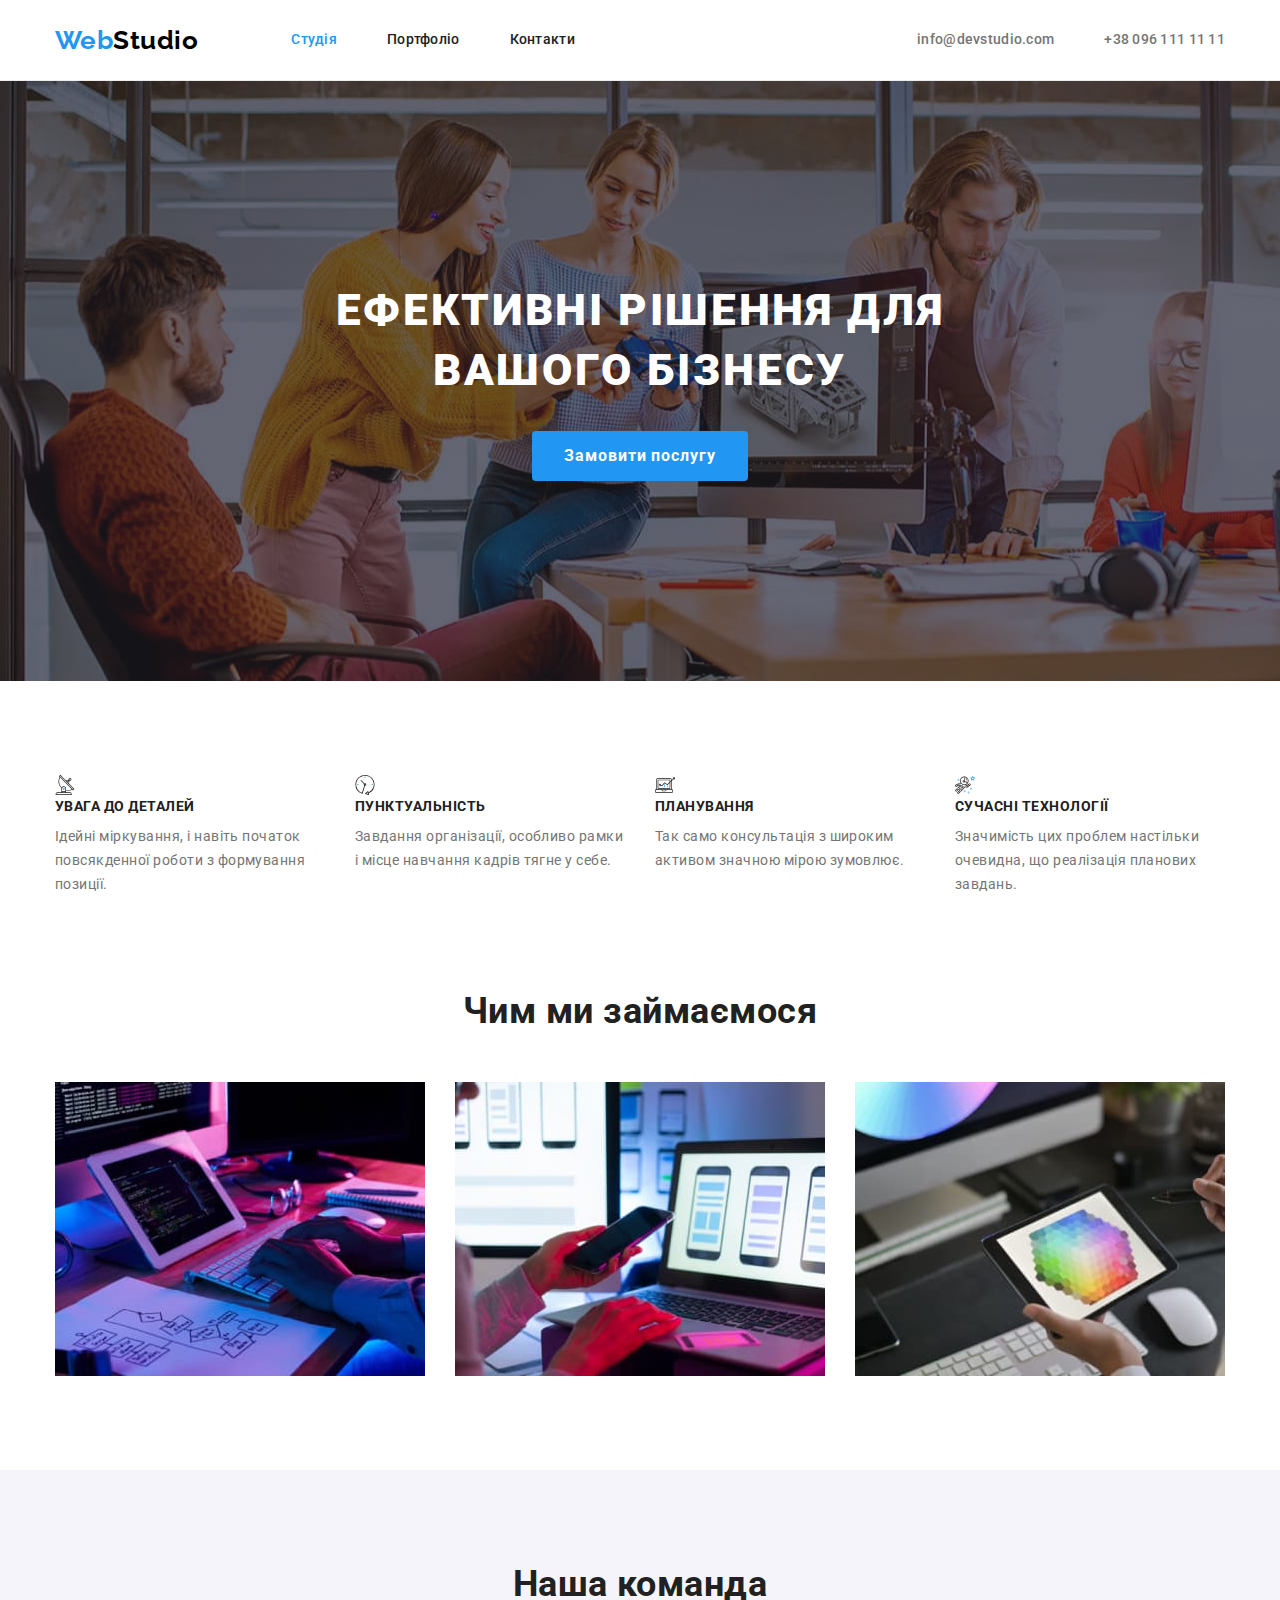
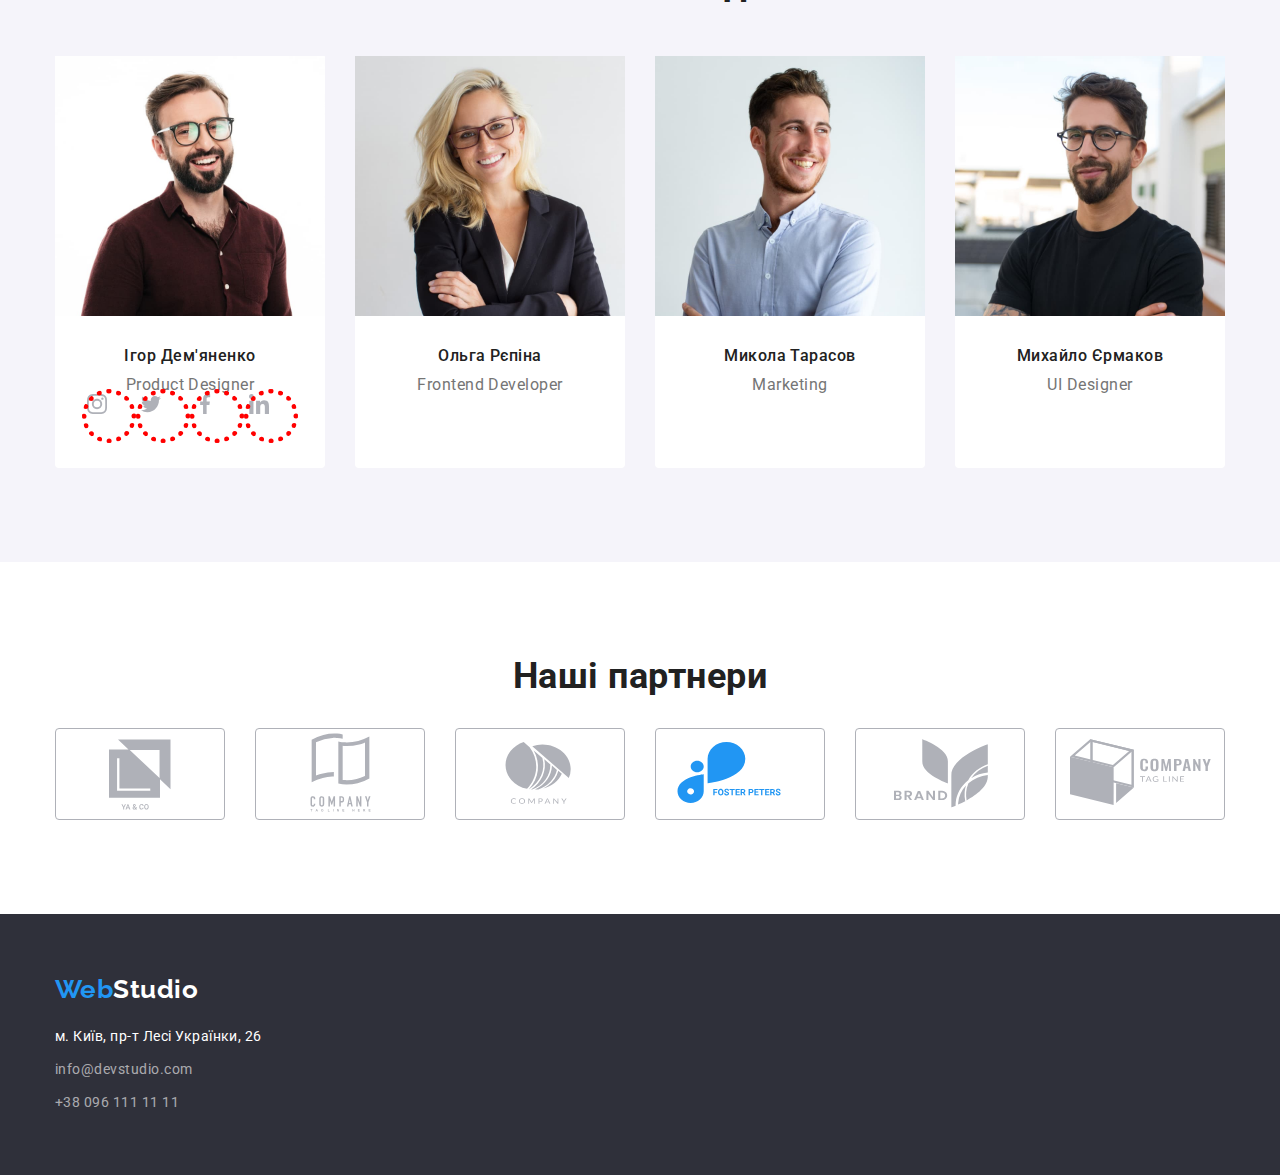
==== index.html @ 2f084f44 "18/15" ====
<!DOCTYPE html>
<html lang="uk">
  <head>
    <meta charset="UTF-8" />
    <meta http-equiv="X-UA-Compatible" content="IE=edge" />
    <meta name="viewport" content="width=device-width, initial-scale=1.0" />
    <title>Студія</title>
    <!-- Нормалізація -->
    <link
      rel="stylesheet"
      href="https://cdnjs.cloudflare.com/ajax/libs/modern-normalize/1.1.0/modern-normalize.min.css"
    />
    <!-- Шрифти -->
    <link rel="preconnect" href="https://fonts.googleapis.com" />
    <link rel="preconnect" href="https://fonts.gstatic.com" crossorigin />
    <link
      href="https://fonts.googleapis.com/css2?family=Raleway:wght@700&family=Roboto:wght@400;500;700;900&display=swap"
      rel="stylesheet"
    />
    <!-- Стилі -->
    <link rel="stylesheet" href="./css/styles.css" />
  </head>
  <body>
    <!--Шапка сторінки-->
    <header class="header">
      <div class="container">
        <div class="header-container">
          <nav class="header-nav">
            <a href="./index.html" class="logo header-logo">
              <span class="first-color-logo">Web</span>Studio
            </a>
            <ul class="site-nav">
              <li class="nav-item"><a href="./index.html" class="nav-link current">Студія</a></li>
              <li class="nav-item"><a href="./portfolio.html" class="nav-link">Портфоліо</a></li>
              <li class="nav-item"><a href="" class="nav-link"> Контакти </a></li>
            </ul>
          </nav>
          <ul class="contact-info">
            <li class="contact-item">
              <a href="mailto:info@devstudio.com" class="contact-link">info@devstudio.com</a>
            </li>
            <li class="contact-item">
              <a href="tel:+380961111111" class="contact-link">+38 096 111 11 11</a>
            </li>
          </ul>
        </div>
      </div>
    </header>

    <!--Основний контент сторінки-->
    <main>
      <!--Банер-->
      <section class="section-banner">
        <h1 class="banner-title">Ефективні рішення для вашого бізнесу</h1>
        <button type="button" class="button primery">Замовити послугу</button>
      </section>

      <!--Особливості-->
      <section class="section features">
        <div class="container">
          <h2 class="features-title visually-hidden">Особливості</h2>
          <ul class="features-list">
            <li class="features-item icon-antenna">
              <svg class="socials-icon">
                <use href="./images/icons/icons.svg#icon-antenna"></use>
              </svg>
              <h3 class="features-accent">Увага до деталей</h3>
              <p class="features-text">
                Ідейні міркування, і навіть початок повсякденної роботи з формування позиції.
              </p>
            </li>
            <li class="features-item icon-clock">
              <svg class="socials-icon">
                <use href="./images/icons/icons.svg#icon-clock"></use>
              </svg>
              <h3 class="features-accent">Пунктуальність</h3>
              <p class="features-text">
                Завдання організації, особливо рамки і місце навчання кадрів тягне у себе.
              </p>
            </li>
            <li class="features-item icon-diagram">
              <svg class="socials-icon">
                <use href="./images/icons/icons.svg#icon-diagram"></use>
              </svg>
              <h3 class="features-accent">Планування</h3>
              <p class="features-text">
                Так само консультація з широким активом значною мірою зумовлює.
              </p>
            </li>
            <li class="features-item icon-astronaut">
              <svg class="socials-icon">
                <use href="./images/icons/icons.svg#icon-astronaut"></use>
              </svg>
              <h3 class="features-accent">Сучасні технології</h3>
              <p class="features-text">
                Значимість цих проблем настільки очевидна, що реалізація планових завдань.
              </p>
            </li>
          </ul>
        </div>
      </section>

      <!--Чим ми займаємось-->
      <section class="section work">
        <div class="container">
          <h2 class="work-title">Чим ми займаємося</h2>
          <ul class="work-list">
            <li class="work-item">
              <img src="./images/main-page/box-1.jpg" alt="Бокс 1" width="370" />
            </li>
            <li class="work-item">
              <img src="./images/main-page/box-2.jpg" alt="Бокс 2" width="370" />
            </li>
            <li class="work-item">
              <img src="./images/main-page/box-3.jpg" alt="Бокс 3" width="370" />
            </li>
          </ul>
        </div>
      </section>

      <!--Наша команда-->
      <section class="section our-team">
        <div class="container">
          <h2 class="team-title">Наша команда</h2>
          <ul class="team-list">
            <li class="team-item">
              <img
                class="team-foto"
                src="./images/main-page/img-1.jpg"
                alt="Ігор Дем'яненко"
                width="270"
              />
              <div class="team-description">
                <h3 class="team-people">Ігор Дем'яненко</h3>
                <p lang="en" class="team-job">Product Designer</p>
                <ul class="team-socials-list">
                  <li>
                    <a class="socials-item" href="#">
                      <svg class="socials-icon icon-instagram " >
                        <use href="./images/icons/icons.svg#icon-instagram"></use>
                      </svg>
                    </a>
                  </li>
                  <li>
                    <a class="socials-item" href="#">
                      <svg class="socials-icon icon-twitter" >
                        <use href="./images/icons/icons.svg#icon-twitter"></use>
                      </svg>
                    </a>
                  </li>
                  <li class="socials-item">
                    <a href="#">
                      <svg class="socials-icon icon-facebook" >
                        <use href="./images/icons/icons.svg#icon-facebook"></use>
                      </svg>
                    </a>
                  </li>
                  <li>
                    <a class="socials-item" href="#">
                      <svg class="socials-icon icon-linkedin" >
                        <use href="./images/icons/icons.svg#icon-linkedin"></use>
                      </svg>
                    </a>
                  </li>
                </ul>
              </div>
            </li>
            <li class="team-item">
              <img
                class="team-foto"
                src="./images/main-page/img-2.jpg"
                alt="Ольга Рєпіна"
                width="270"
              />
              <div class="team-description">
                <h3 class="team-people">Ольга Рєпіна</h3>
                <p lang="en" class="team-job">Frontend Developer</p>
              </div>
            </li>
            <li class="team-item">
              <img
                class="team-foto"
                src="./images/main-page/img-3.jpg"
                alt="Микола Тарасов"
                width="270"
              />
              <div class="team-description">
                <h3 class="team-people">Микола Тарасов</h3>
                <p lang="en" class="team-job">Marketing</p>
              </div>
            </li>
            <li class="team-item">
              <img
                class="team-foto"
                src="./images/main-page/img-4.jpg"
                alt="Михайло Єрмаков"
                width="270"
              />
              <div class="team-description">
                <h3 class="team-people">Михайло Єрмаков</h3>
                <p lang="en" class="team-job">UI Designer</p>
              </div>
            </li>
          </ul>
        </div>
      </section>

      <!--Наші партнери -->
      <section class="section partners">
        <div class="container">
          <h2 class="partners-title">Наші партнери</h2>
          <ul class="partners-list">
            <li class="partners-item icon-client-1"><a href="#"></a></li>
            <li class="partners-item icon-client-2"><a href="#"></a></li>
            <li class="partners-item icon-client-3"><a href="#"></a></li>
            <li class="partners-item icon-client-4"><a href="#"></a></li>
            <li class="partners-item icon-client-5"><a href="#"></a></li>
            <li class="partners-item icon-client-6"><a href="#"></a></li>
          </ul>
        </div>
      </section>
    </main>

    <!--Підвал сторінки-->
    <footer class="footer">
      <div class="container">
        <a href="./index.html" class="logo footer-logo">
          <span class="first-color-logo">Web</span><span class="second-color-logo">Studio</span>
        </a>
        <address>
          <ul class="footer-list">
            <li class="address-item">
              <a
                href="https://goo.gl/maps/7CsHQQZuGeeyRnXi9"
                target="_blank"
                rel="noopener noreferrer nofollow"
                class="address-link"
              >
                м. Київ, пр-т Лесі Українки, 26
              </a>
            </li>
            <li class="address-item">
              <a href="mailto:info@devstudio.com" class="footer-link">info@devstudio.com</a>
            </li>
            <li class="address-item">
              <a href="tel:+380961111111" class="footer-link">+38 096 111 11 11</a>
            </li>
          </ul>
        </address>
      </div>
    </footer>
  </body>
</html>
---- css/styles.css ----
:root {
  --primery-text-color: #757575;
  --title-text-color: #212121;
  --accent-color: #2196f3;
  --primery-white-color: #ffffff;
  --primery-black-color: #000000;
  --address-second-color: rgba(255, 255, 255, 0.6);
  --primery-bg-color: #2f303a;
  --button-primery-bg-color: #2196f3;
  --button-bg-active-color: #188ce8;
  --special-bg-color: #f5f4fa;
  --portfolio-bg-color: #eeeeee;
  --border-header-color: #ececec;
  --bg-gradient-color: rgba(47, 48, 58, 0.4);
  --border-icon-color: #afb1b8;
}

body {
  background-color: var(--primery-white-color);
  color: var(--primery-text-color);
  font-family: 'Roboto', sans-serif;
  letter-spacing: 0.03em;
}

ul {
  list-style: none;
  margin: 0;
  padding: 0;
}

img {
  display: block;
  max-width: 100%;
  height: auto;
}

h1,
h2,
h3,
p {
  margin-top: 0;
}

/* Інформація по секціям загальна */

.container {
  width: 1200px;
  margin-left: auto;
  margin-right: auto;
  padding-left: 15px;
  padding-right: 15px;
}

.section {
  padding-top: 94px;
  padding-bottom: 94px;
}

.features-title,
.work-title,
.team-title,
.portfolio-title,
.partners-title,
.features-accent,
.team-people,
.portfolio-sample {
  color: var(--title-text-color);
}

.features-title,
.work-title,
.team-title,
.portfolio-title,
.partners-title {
  font-weight: 700;
  font-size: 36px;
  line-height: 1.16;
  text-align: center;
}

.visually-hidden {
  position: absolute;
  white-space: nowrap;
  width: 1px;
  height: 1px;
  overflow: hidden;
  border: 0;
  padding: 0;
  clip: rect(0 0 0 0);
  clip-path: inset(50%);
  margin: -1px;
}

/* Шапка сайту*/

.header {
  border-bottom: 1px solid var(--border-header-color);
}
.logo {
  color: var(--primery-black-color);
  font-family: 'Raleway', sans-serif;
  font-weight: 700;
  font-size: 26px;
  line-height: 1.19;
  text-decoration: none;
}

.first-color-logo {
  color: var(--accent-color);
}

.header-container,
.header-nav {
  display: flex;
  justify-content: space-between;
  align-items: center;
}

.header-nav {
  gap: 93px;
}

.header-logo {
  display: flex;
}

/* Сайт навігація */

.site-nav,
.contact-info {
  display: flex;
  gap: 50px;
}

.nav-link,
.contact-link {
  display: block;
  padding-top: 32px;
  padding-bottom: 32px;

  color: var(--title-text-color);
  font-weight: 500;
  font-size: 14px;
  line-height: 1.14;
  letter-spacing: 0.02em;
  text-decoration: none;
}

.nav-link:hover,
.nav-link:focus,
.contact-link:hover,
.contact-link:focus {
  color: var(--accent-color);
}

.nav-link.current {
  color: var(--accent-color);
}

.contact-link {
  color: var(--primery-text-color);
  font-weight: 500;
  font-size: 14px;
  line-height: 1.14;
  letter-spacing: 0.02em;
  text-decoration: none;
}

/* Банер */

.section-banner {
  max-width: 1600px;
  max-height: 600px;
  padding-top: 200px;
  padding-bottom: 200px;
  margin-left: auto;
  margin-right: auto;

  background-image: linear-gradient(to top, var(--bg-gradient-color), var(--bg-gradient-color)),
    url(../images/main-page/hero-bg-img.jpg);
  background-color: var(--primery-bg-color);

  text-align: center;
}

.banner-title {
  max-width: 696px;
  margin: 0 auto 30px;

  color: var(--primery-white-color);
  font-weight: 900;
  font-size: 44px;
  line-height: 1.36;
  letter-spacing: 0.06em;
  text-transform: uppercase;
}

/* Кнопка */

.button {
  border-radius: 4px;
  border: transparent;

  font-family: inherit;
  font-size: 16px;
  text-align: center;
  cursor: pointer;
}

.primery {
  padding: 10px 32px;
  min-width: 216px;

  color: var(--primery-white-color);
  background-color: var(--button-primery-bg-color);
  font-weight: 700;
  line-height: 1.87;
  letter-spacing: 0.06em;
}

.primery:hover,
.primery:focus {
  color: var(--primery-white-color);
  background-color: var(--button-bg-active-color);
}

.secondary {
  min-width: 73px;
  padding: 6px 22px;

  color: var(--title-text-color);
  background-color: var(--special-bg-color);
  font-weight: 500;
  line-height: 1.62;
  letter-spacing: 0.03em;
}

.secondary:hover,
.secondary:focus {
  color: var(--primery-white-color);
  background-color: var(--button-primery-bg-color);
}

/* Секція особливості */

.features-list {
  display: flex;
  gap: 30px;
}

.features-item {
  width: 270px;
}

/* .features-item::before {
  content: '';
  display: block;
  height: 120px;

  background-position: center;
  background-repeat: no-repeat;
  background-color: var(--special-bg-color);

  margin-bottom: 30px;
} */
/* 
.icon-antenna::before {
  background-image: url(../images/icons/antenna.svg);
} */

.icon-clock::before {
  background-image: url(../images/icons/clock.svg);
}

.icon-diagram::before {
  background-image: url(../images/icons/diagram.svg);
}

.icon-astronaut::before {
  background-image: url(../images/icons/astronaut.svg);
}

.features-accent {
  margin-bottom: 10px;

  font-weight: 700;
  font-size: 14px;
  line-height: 1.14;
  text-transform: uppercase;
}

.features-text {
  margin-bottom: 0;
  font-size: 14px;
  line-height: 1.71;
}

/* Чим ми замаємось */

.work {
  padding-top: 0;
}

.work-title {
  margin-bottom: 50px;
}

.work-list {
  display: flex;
}

.work-item {
  flex-basis: 370px;
  margin-right: 30px;
}

.work-item:nth-child(3n) {
  margin-right: 0;
}

/* Наша команда */

.our-team {
  background-color: var(--special-bg-color);
}

.team-title {
  margin-bottom: 50px;
}

.team-list {
  display: flex;
}

.team-item {
  margin-right: 30px;

  background-color: var(--primery-white-color);
  border-radius: 0px 0px 4px 4px;
}

.team-item:last-child {
  margin-right: 0;
}

.team-foto {
  flex-basis: 270px;
}

.team-description {
  padding-top: 30px;
  padding-bottom: 30px;
}

.team-people {
  margin-bottom: 10px;

  font-weight: 500;
  font-size: 16px;
  line-height: 1.19;
  text-align: center;
}

.team-job {
  margin-bottom: 0;

  font-size: 16px;
  line-height: 1.19;
  text-align: center;
}

.team-socials-list {
  display: flex;
  gap: 10px;
  justify-content: center;
}

.socials-item {
  display: inline-block;
  width: 44px;
  height: 44px;
  fill: var(--border-icon-color);
  border-radius: 50%;

  outline: 5px dotted red;
}

.socials-item:hover {
  fill: var(--primery-white-color);
  background-color: var(--accent-color);
}

.socials-icon {
  width: 20px;
  height: 20px;
  
}

/* Наші партнери */

.partners-list {
  display: flex;
  gap: 30px;
}

.partners-item {
  content: '';
  width: 170px;
  height: 92px;
  background-position: center;
  background-repeat: no-repeat;

  border: 1px solid var(--border-icon-color);
  border-radius: 4px;

  cursor: pointer;
}
.icon-client-1 {
  background-image: url(../images/icons/client-1.svg);
}
.icon-client-2 {
  background-image: url(../images/icons/client-2.svg);
}
.icon-client-3 {
  background-image: url(../images/icons/client-3.svg);
}
.icon-client-4 {
  background-image: url(../images/icons/client-4.svg);
}
.icon-client-5 {
  background-image: url(../images/icons/client-5.svg);
}
.icon-client-6 {
  background-image: url(../images/icons/client-6.svg);
}

.partners-item:focus,
.partners-item:hover {
  border: 1px solid var(--accent-color);
}
/* Портфоліо */

.filter {
  display: flex;
  justify-content: center;
  margin-bottom: 50px;
  gap: 8px;
}

.portfolio-list {
  display: flex;
  flex-wrap: wrap;
}

.portfolio-parts {
  flex-basis: 370px;
  margin-right: 30px;
  margin-bottom: 30px;
}

.portfolio-parts:nth-child(3n) {
  margin-right: 0;
}

.portfolio-parts:nth-last-child(-n + 3) {
  margin-bottom: 0;
}

.portfolio-item {
  background-color: var(--portfolio-bg-color);
  text-decoration: none;
}

.portfolio-name {
  padding-top: 20px;
  padding-right: 24px;
  padding-bottom: 20px;
  padding-left: 20px;

  border-right: 1px solid var(--portfolio-bg-color);
  border-bottom: 1px solid var(--portfolio-bg-color);
  border-left: 1px solid var(--portfolio-bg-color);
}

.portfolio-sample {
  margin-bottom: 4px;

  font-weight: 700;
  font-size: 18px;
  line-height: 2;
  letter-spacing: 0.06em;
}

.portfolio-type {
  margin-bottom: 0;

  color: var(--primery-text-color);
  font-size: 16px;
  line-height: 1.88;
}

/* Підвал */

.footer {
  padding-top: 60px;
  padding-bottom: 60px;

  background-color: var(--primery-bg-color);
}

.footer-logo {
  display: block;
  margin-bottom: 20px;
}
.second-color-logo,
.address-link {
  color: var(--primery-white-color);
}

.footer-link {
  color: var(--address-second-color);
}

.address-item {
  margin-bottom: 9px;
}

.address-item:last-child {
  margin-bottom: 0;
}

.address-link:hover,
.address-link:focus,
.footer-link:hover,
.footer-link:focus {
  color: var(--accent-color);
}

.address-link,
.footer-link {
  font-style: normal;
  font-size: 14px;
  line-height: 1.71;
  text-decoration: none;
}
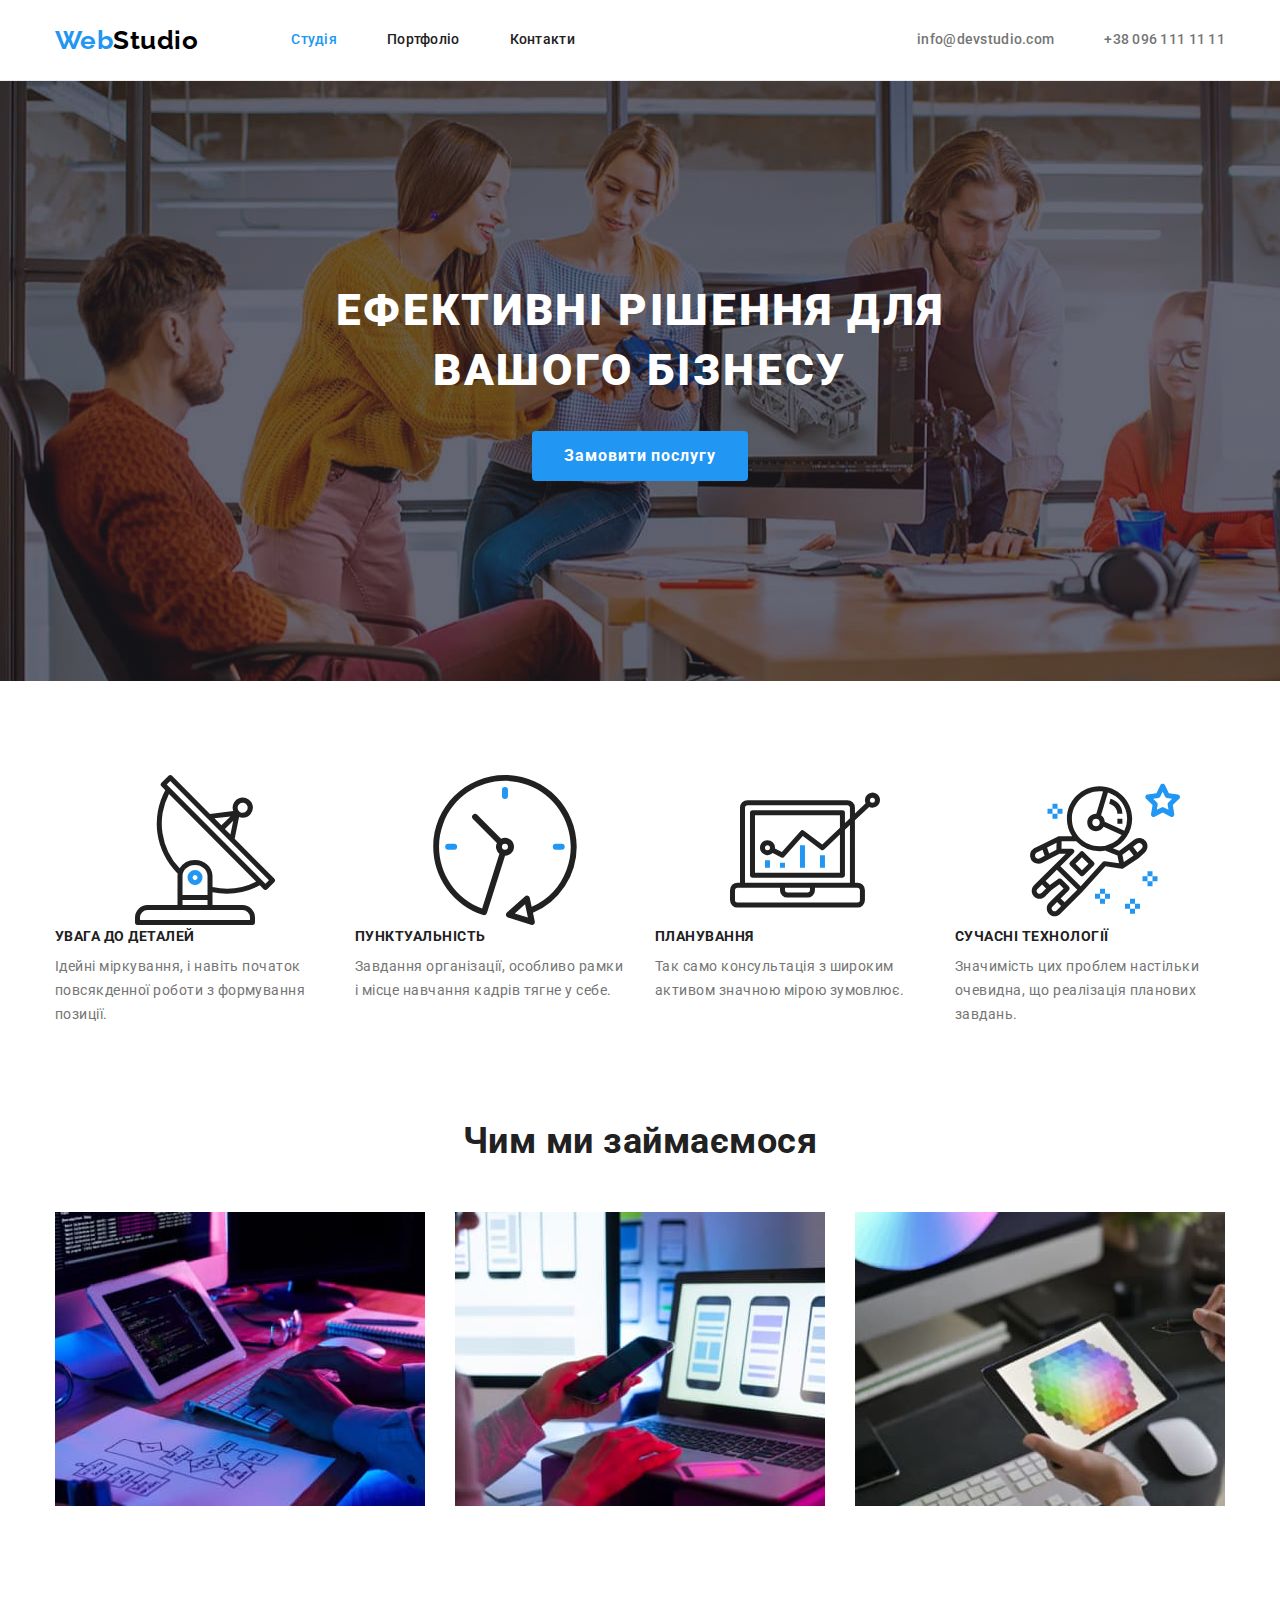
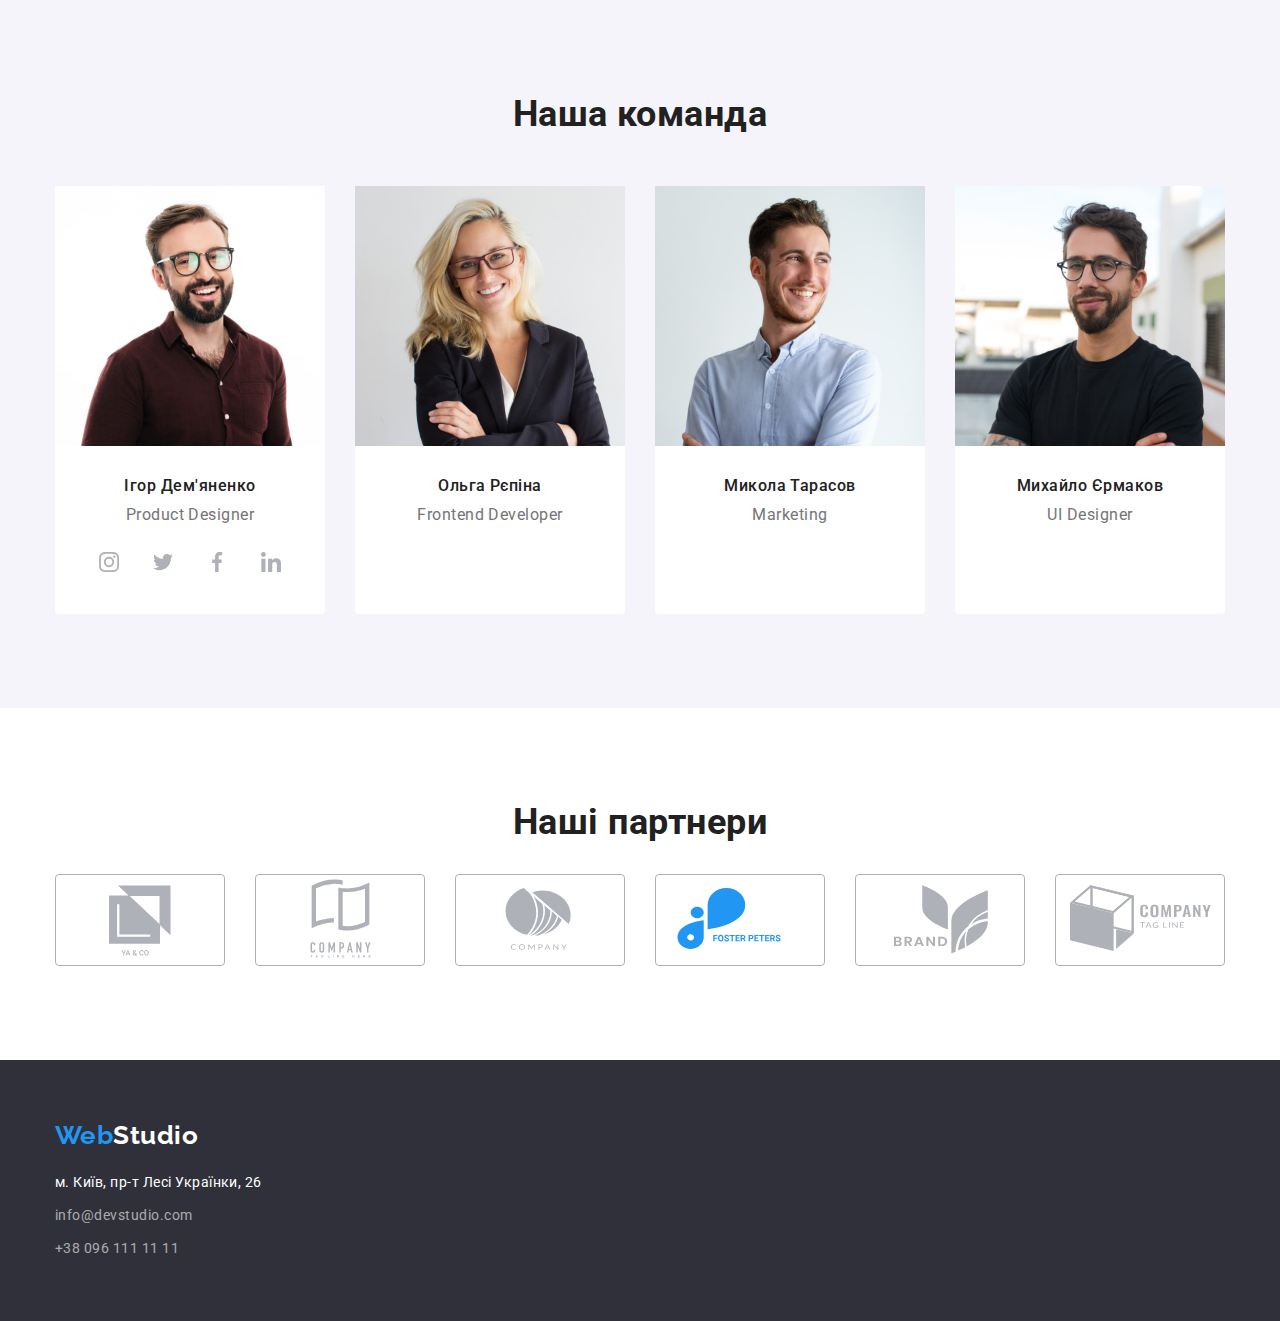
==== commit 9705792e: "icon" ====
--- a/index.html
+++ b/index.html
@@ -134,34 +134,56 @@
                 <h3 class="team-people">Ігор Дем'яненко</h3>
                 <p lang="en" class="team-job">Product Designer</p>
                 <ul class="team-socials-list">
+                  <li class="socials-item">
+                    <a class="socials-link" href="#">
+                      <svg class="socials-icon" width="20" height="20">
+                        <use href="./images/icons/icons.svg#icon-instagram"></use>
+                      </svg>
+                    </a>
+                  </li>
+                  <li class="socials-item">
+                    <a class="socials-link" href="#">
+                      <svg class="socials-icon" width="20" height="20">
+                        <use href="./images/icons/icons.svg#icon-twitter"></use>
+                      </svg>
+                    </a>
+                  </li>
+                  <li class="socials-item">
+                    <a class="socials-link" href="#">
+                      <svg class="socials-icon" width="20" height="20">
+                        <use href="./images/icons/icons.svg#icon-facebook"></use>
+                      </svg>
+                    </a>
+                  </li>
+                  <li class="socials-item">
+                    <a class="socials-link" href="#">
+                      <svg class="socials-icon" width="20" height="20">
+                        <use href="./images/icons/icons.svg#icon-linkedin"></use>
+                      </svg>
+                    </a>
+                  </li>
+                  <!-- <li>
+                    <a class="socials-item" href="#">
+                      <svg class="socials-icon icon-twitter" wight="20px" height="20px">
+                        <use href="./images/icons/icons.svg#icon-twitter"></use>
+                      </svg>
+                    </a>
+                  </li>
                   <li>
                     <a class="socials-item" href="#">
-                      <svg class="socials-icon icon-instagram " >
-                        <use href="./images/icons/icons.svg#icon-instagram"></use>
+                      <svg class="socials-icon icon-facebook">
+                        <use href="./images/icons/icons.svg#icon-facebook"></use>
                       </svg>
                     </a>
                   </li>
                   <li>
                     <a class="socials-item" href="#">
-                      <svg class="socials-icon icon-twitter" >
-                        <use href="./images/icons/icons.svg#icon-twitter"></use>
-                      </svg>
-                    </a>
-                  </li>
-                  <li class="socials-item">
-                    <a href="#">
-                      <svg class="socials-icon icon-facebook" >
-                        <use href="./images/icons/icons.svg#icon-facebook"></use>
-                      </svg>
-                    </a>
-                  </li>
-                  <li>
-                    <a class="socials-item" href="#">
-                      <svg class="socials-icon icon-linkedin" >
+                      <svg class="socials-icon icon-linkedin">
                         <use href="./images/icons/icons.svg#icon-linkedin"></use>
                       </svg>
                     </a>
                   </li>
+                  </li> -->
                 </ul>
               </div>
             </li>
--- a/css/styles.css
+++ b/css/styles.css
@@ -362,39 +362,43 @@
 }
 
 .team-job {
-  margin-bottom: 0;
+  margin-bottom: 16px;
 
   font-size: 16px;
   line-height: 1.19;
   text-align: center;
 }
 
+/* Соціальні мережі */
+
 .team-socials-list {
   display: flex;
+  align-items: center;
+  justify-content: center;
   gap: 10px;
-  justify-content: center;
 }
 
 .socials-item {
-  display: inline-block;
   width: 44px;
   height: 44px;
+}
+
+.socials-link {
+  display: flex;
+  align-items: center;
+  justify-content: center;
+  width: 100%;
+  height: 100%;
+  background-color: var(--primery-white-color);
   fill: var(--border-icon-color);
   border-radius: 50%;
-
-  outline: 5px dotted red;
-}
-
-.socials-item:hover {
+  cursor: pointer;
+}
+
+.socials-link:hover {
   fill: var(--primery-white-color);
-  background-color: var(--accent-color);
-}
-
-.socials-icon {
-  width: 20px;
-  height: 20px;
-  
-}
+  background-color: var(--accent-color);}
+
 
 /* Наші партнери */
 
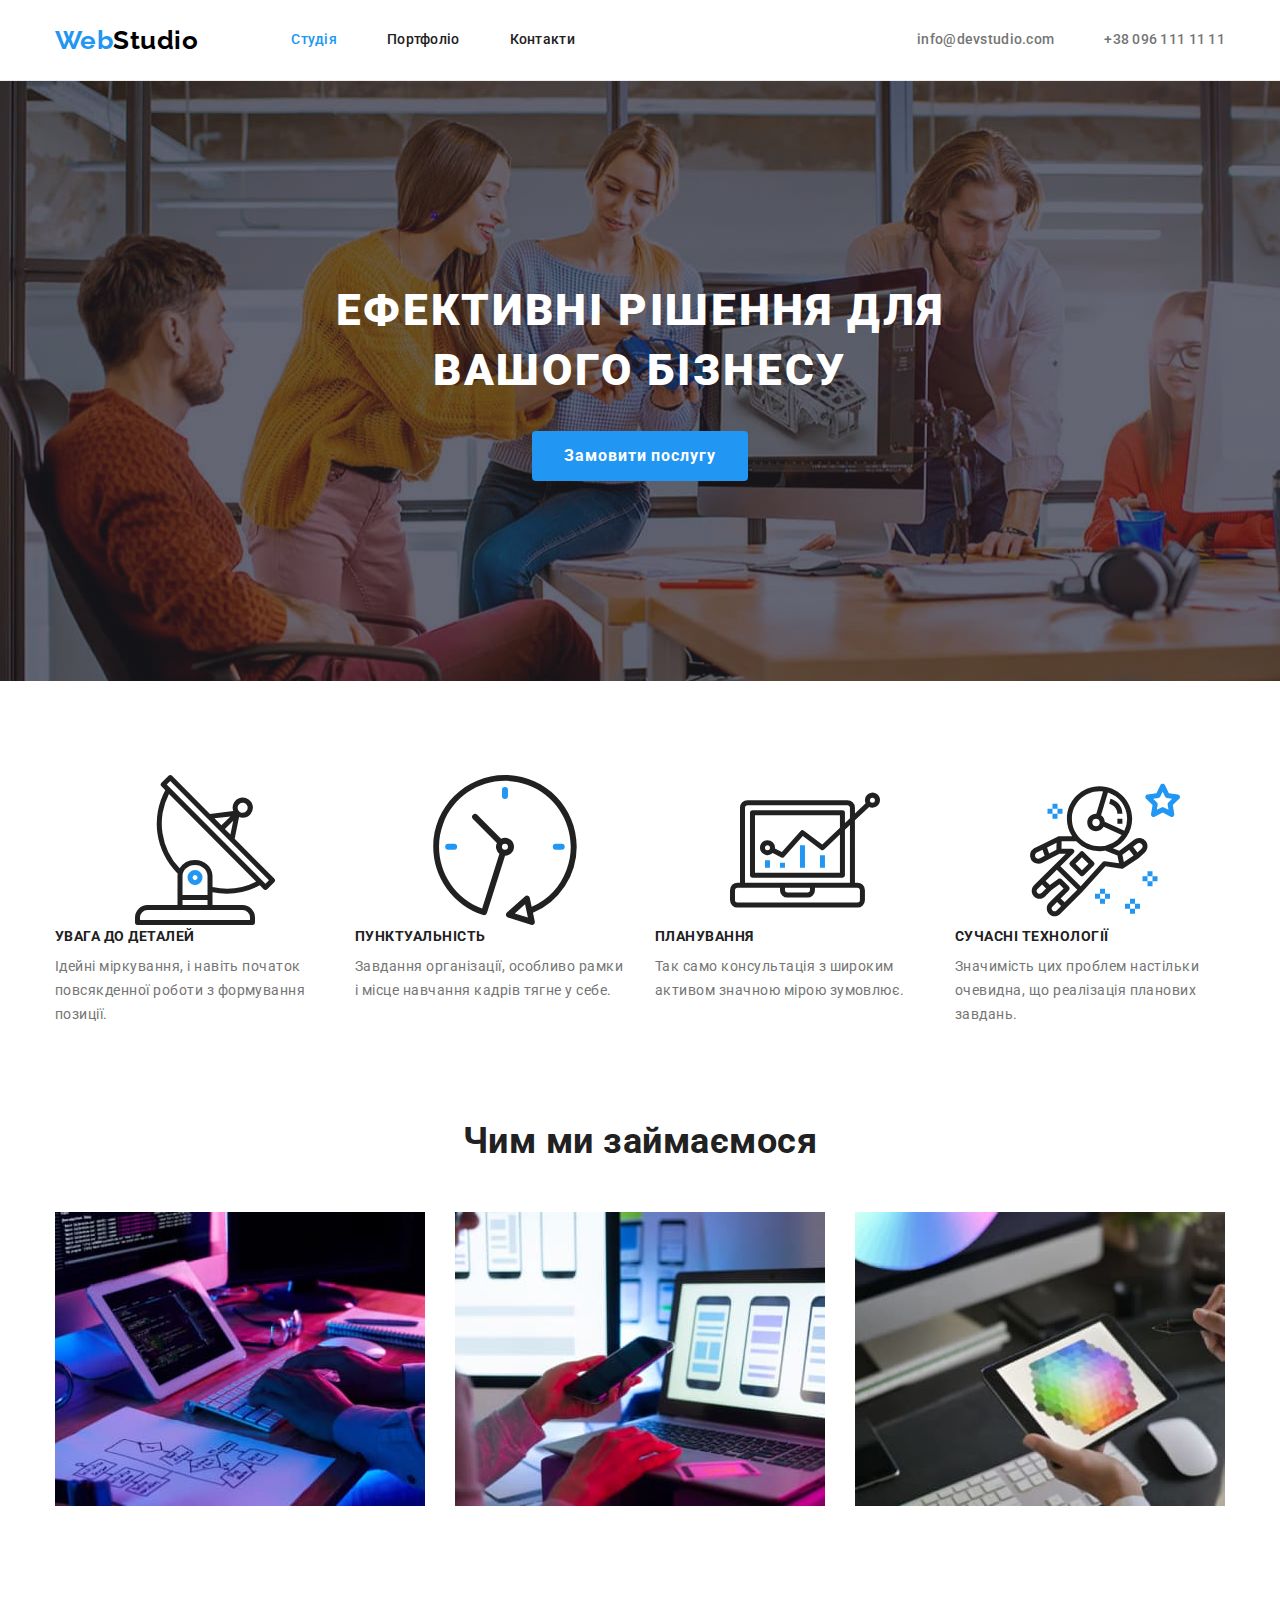
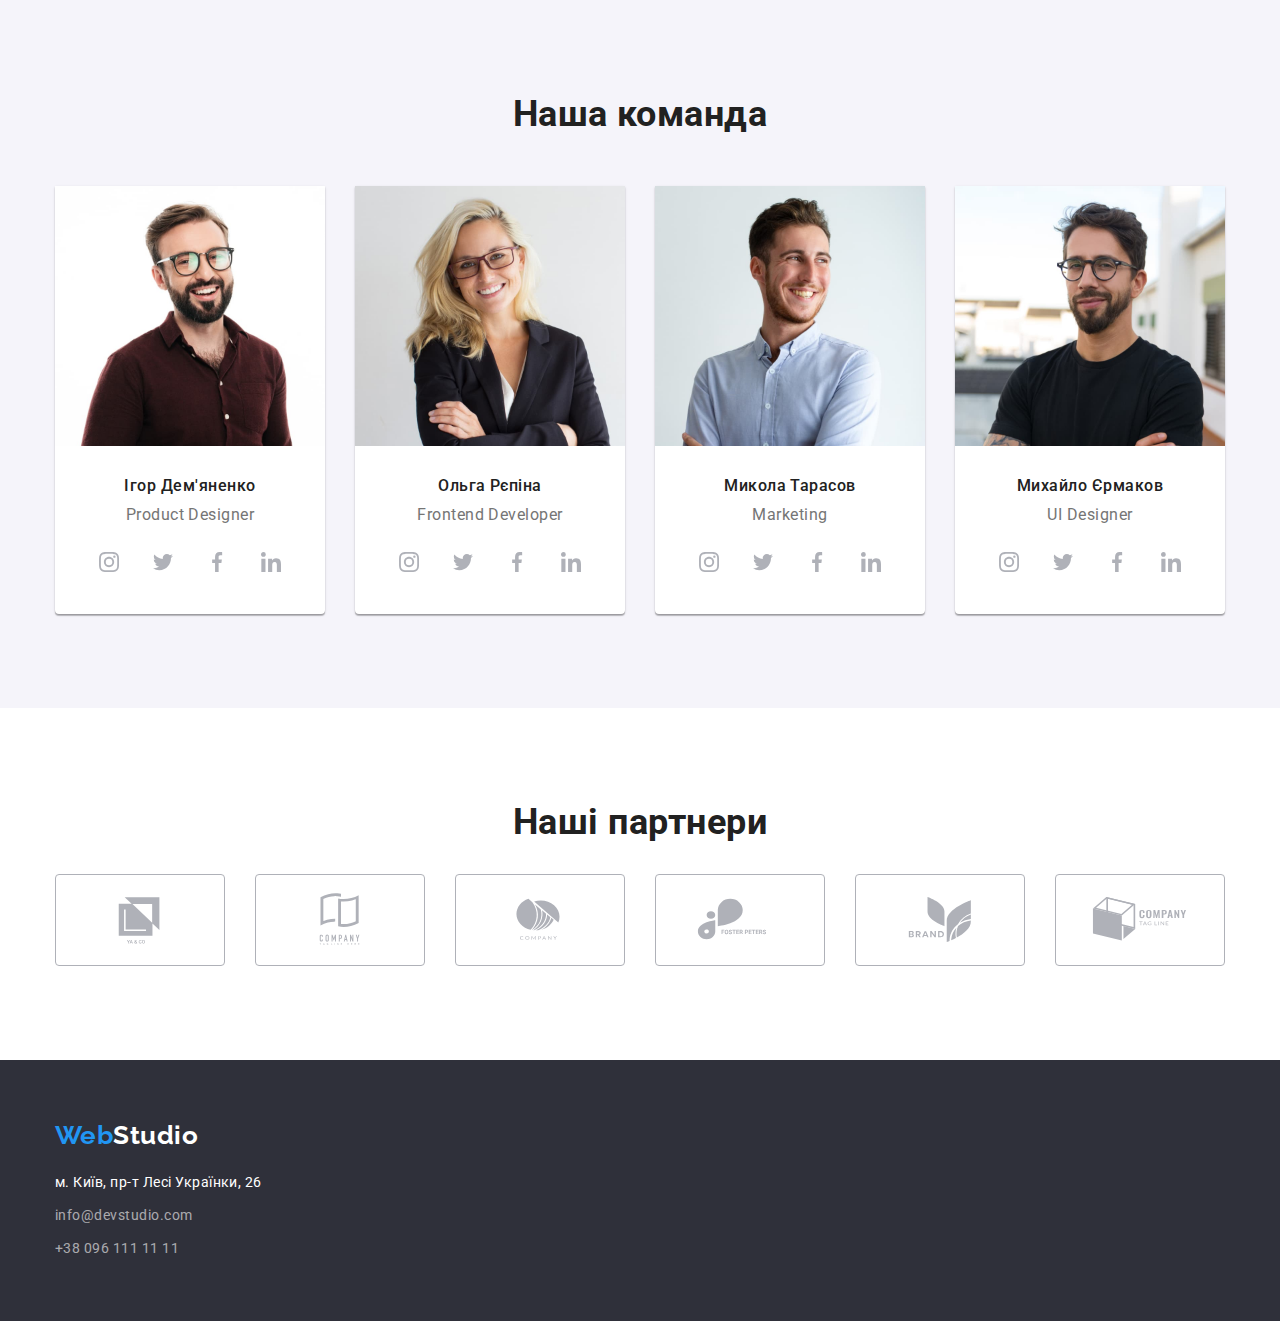
==== commit a206756e: "partners" ====
--- a/index.html
+++ b/index.html
@@ -162,28 +162,6 @@
                       </svg>
                     </a>
                   </li>
-                  <!-- <li>
-                    <a class="socials-item" href="#">
-                      <svg class="socials-icon icon-twitter" wight="20px" height="20px">
-                        <use href="./images/icons/icons.svg#icon-twitter"></use>
-                      </svg>
-                    </a>
-                  </li>
-                  <li>
-                    <a class="socials-item" href="#">
-                      <svg class="socials-icon icon-facebook">
-                        <use href="./images/icons/icons.svg#icon-facebook"></use>
-                      </svg>
-                    </a>
-                  </li>
-                  <li>
-                    <a class="socials-item" href="#">
-                      <svg class="socials-icon icon-linkedin">
-                        <use href="./images/icons/icons.svg#icon-linkedin"></use>
-                      </svg>
-                    </a>
-                  </li>
-                  </li> -->
                 </ul>
               </div>
             </li>
@@ -197,6 +175,36 @@
               <div class="team-description">
                 <h3 class="team-people">Ольга Рєпіна</h3>
                 <p lang="en" class="team-job">Frontend Developer</p>
+                <ul class="team-socials-list">
+                  <li class="socials-item">
+                    <a class="socials-link" href="#">
+                      <svg class="socials-icon" width="20" height="20">
+                        <use href="./images/icons/icons.svg#icon-instagram"></use>
+                      </svg>
+                    </a>
+                  </li>
+                  <li class="socials-item">
+                    <a class="socials-link" href="#">
+                      <svg class="socials-icon" width="20" height="20">
+                        <use href="./images/icons/icons.svg#icon-twitter"></use>
+                      </svg>
+                    </a>
+                  </li>
+                  <li class="socials-item">
+                    <a class="socials-link" href="#">
+                      <svg class="socials-icon" width="20" height="20">
+                        <use href="./images/icons/icons.svg#icon-facebook"></use>
+                      </svg>
+                    </a>
+                  </li>
+                  <li class="socials-item">
+                    <a class="socials-link" href="#">
+                      <svg class="socials-icon" width="20" height="20">
+                        <use href="./images/icons/icons.svg#icon-linkedin"></use>
+                      </svg>
+                    </a>
+                  </li>
+                </ul>
               </div>
             </li>
             <li class="team-item">
@@ -209,6 +217,36 @@
               <div class="team-description">
                 <h3 class="team-people">Микола Тарасов</h3>
                 <p lang="en" class="team-job">Marketing</p>
+                <ul class="team-socials-list">
+                  <li class="socials-item">
+                    <a class="socials-link" href="#">
+                      <svg class="socials-icon" width="20" height="20">
+                        <use href="./images/icons/icons.svg#icon-instagram"></use>
+                      </svg>
+                    </a>
+                  </li>
+                  <li class="socials-item">
+                    <a class="socials-link" href="#">
+                      <svg class="socials-icon" width="20" height="20">
+                        <use href="./images/icons/icons.svg#icon-twitter"></use>
+                      </svg>
+                    </a>
+                  </li>
+                  <li class="socials-item">
+                    <a class="socials-link" href="#">
+                      <svg class="socials-icon" width="20" height="20">
+                        <use href="./images/icons/icons.svg#icon-facebook"></use>
+                      </svg>
+                    </a>
+                  </li>
+                  <li class="socials-item">
+                    <a class="socials-link" href="#">
+                      <svg class="socials-icon" width="20" height="20">
+                        <use href="./images/icons/icons.svg#icon-linkedin"></use>
+                      </svg>
+                    </a>
+                  </li>
+                </ul>
               </div>
             </li>
             <li class="team-item">
@@ -221,6 +259,36 @@
               <div class="team-description">
                 <h3 class="team-people">Михайло Єрмаков</h3>
                 <p lang="en" class="team-job">UI Designer</p>
+                <ul class="team-socials-list">
+                  <li class="socials-item">
+                    <a class="socials-link" href="#">
+                      <svg class="socials-icon" width="20" height="20">
+                        <use href="./images/icons/icons.svg#icon-instagram"></use>
+                      </svg>
+                    </a>
+                  </li>
+                  <li class="socials-item">
+                    <a class="socials-link" href="#">
+                      <svg class="socials-icon" width="20" height="20">
+                        <use href="./images/icons/icons.svg#icon-twitter"></use>
+                      </svg>
+                    </a>
+                  </li>
+                  <li class="socials-item">
+                    <a class="socials-link" href="#">
+                      <svg class="socials-icon" width="20" height="20">
+                        <use href="./images/icons/icons.svg#icon-facebook"></use>
+                      </svg>
+                    </a>
+                  </li>
+                  <li class="socials-item">
+                    <a class="socials-link" href="#">
+                      <svg class="socials-icon" width="20" height="20">
+                        <use href="./images/icons/icons.svg#icon-linkedin"></use>
+                      </svg>
+                    </a>
+                  </li>
+                </ul>
               </div>
             </li>
           </ul>
@@ -232,12 +300,48 @@
         <div class="container">
           <h2 class="partners-title">Наші партнери</h2>
           <ul class="partners-list">
-            <li class="partners-item icon-client-1"><a href="#"></a></li>
-            <li class="partners-item icon-client-2"><a href="#"></a></li>
-            <li class="partners-item icon-client-3"><a href="#"></a></li>
-            <li class="partners-item icon-client-4"><a href="#"></a></li>
-            <li class="partners-item icon-client-5"><a href="#"></a></li>
-            <li class="partners-item icon-client-6"><a href="#"></a></li>
+            <li class="partners-item">
+              <a class="partners-link" href="#">
+                <svg width="106" heigth="60">
+                  <use href="./images/icons/icons.svg#icon-client-1"></use>
+                </svg>
+              </a>
+            </li>
+            <li class="partners-item">
+              <a class="partners-link" href="#">
+                <svg width="106" heigth="60">
+                  <use href="./images/icons/icons.svg#icon-client-2"></use>
+                </svg>
+              </a>
+            </li>
+            <li class="partners-item">
+              <a class="partners-link" href="#">
+                <svg width="106" heigth="60">
+                  <use href="./images/icons/icons.svg#icon-client-3"></use>
+                </svg>
+              </a>
+            </li>
+            <li class="partners-item">
+              <a class="partners-link" href="#">
+                <svg width="106" heigth="60">
+                  <use href="./images/icons/icons.svg#icon-client-4"></use>
+                </svg>
+              </a>
+            </li>
+            <li class="partners-item">
+              <a class="partners-link" href="#">
+                <svg width="106" heigth="60">
+                  <use href="./images/icons/icons.svg#icon-client-5"></use>
+                </svg>
+              </a>
+            </li>
+            <li class="partners-item">
+              <a class="partners-link" href="#">
+                <svg width="106" heigth="60">
+                  <use href="./images/icons/icons.svg#icon-client-6"></use>
+                </svg>
+              </a>
+            </li>
           </ul>
         </div>
       </section>
--- a/css/styles.css
+++ b/css/styles.css
@@ -337,6 +337,8 @@
 
   background-color: var(--primery-white-color);
   border-radius: 0px 0px 4px 4px;
+  box-shadow: 0px 1px 3px rgba(0, 0, 0, 0.12), 0px 1px 1px rgba(0, 0, 0, 0.14),
+    0px 2px 1px rgba(0, 0, 0, 0.2);
 }
 
 .team-item:last-child {
@@ -397,51 +399,39 @@
 
 .socials-link:hover {
   fill: var(--primery-white-color);
-  background-color: var(--accent-color);}
-
+  background-color: var(--accent-color);
+}
 
 /* Наші партнери */
 
 .partners-list {
   display: flex;
+  align-items: center;
   gap: 30px;
 }
 
 .partners-item {
-  content: '';
   width: 170px;
   height: 92px;
-  background-position: center;
-  background-repeat: no-repeat;
-
+}
+
+.partners-link {
+  display: flex;
+  width: 100%;
+  height: 100%;
+  justify-content: center;
+  align-items: center;
+  fill: var(--border-icon-color);
   border: 1px solid var(--border-icon-color);
   border-radius: 4px;
-
   cursor: pointer;
 }
-.icon-client-1 {
-  background-image: url(../images/icons/client-1.svg);
-}
-.icon-client-2 {
-  background-image: url(../images/icons/client-2.svg);
-}
-.icon-client-3 {
-  background-image: url(../images/icons/client-3.svg);
-}
-.icon-client-4 {
-  background-image: url(../images/icons/client-4.svg);
-}
-.icon-client-5 {
-  background-image: url(../images/icons/client-5.svg);
-}
-.icon-client-6 {
-  background-image: url(../images/icons/client-6.svg);
-}
-
-.partners-item:focus,
-.partners-item:hover {
+
+.partners-link:hover {
+  fill: var(--accent-color);
   border: 1px solid var(--accent-color);
 }
+
 /* Портфоліо */
 
 .filter {
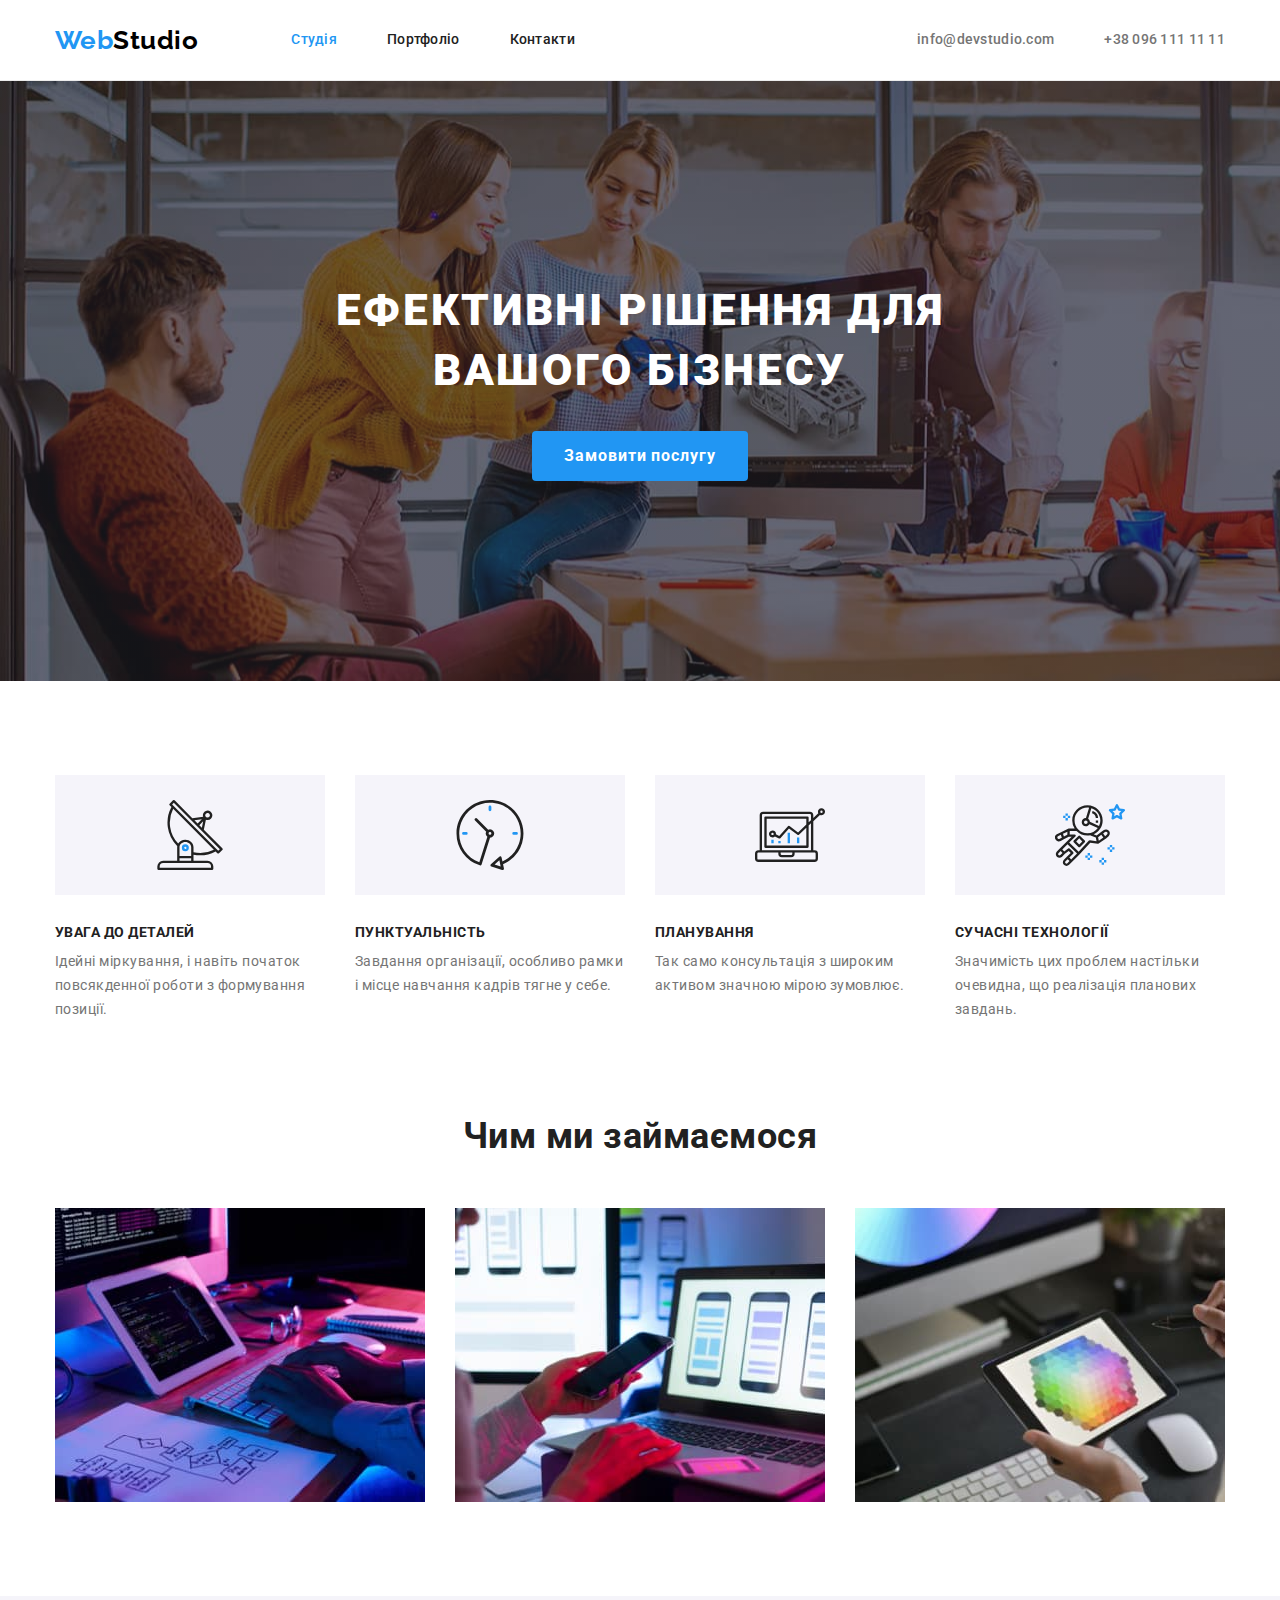
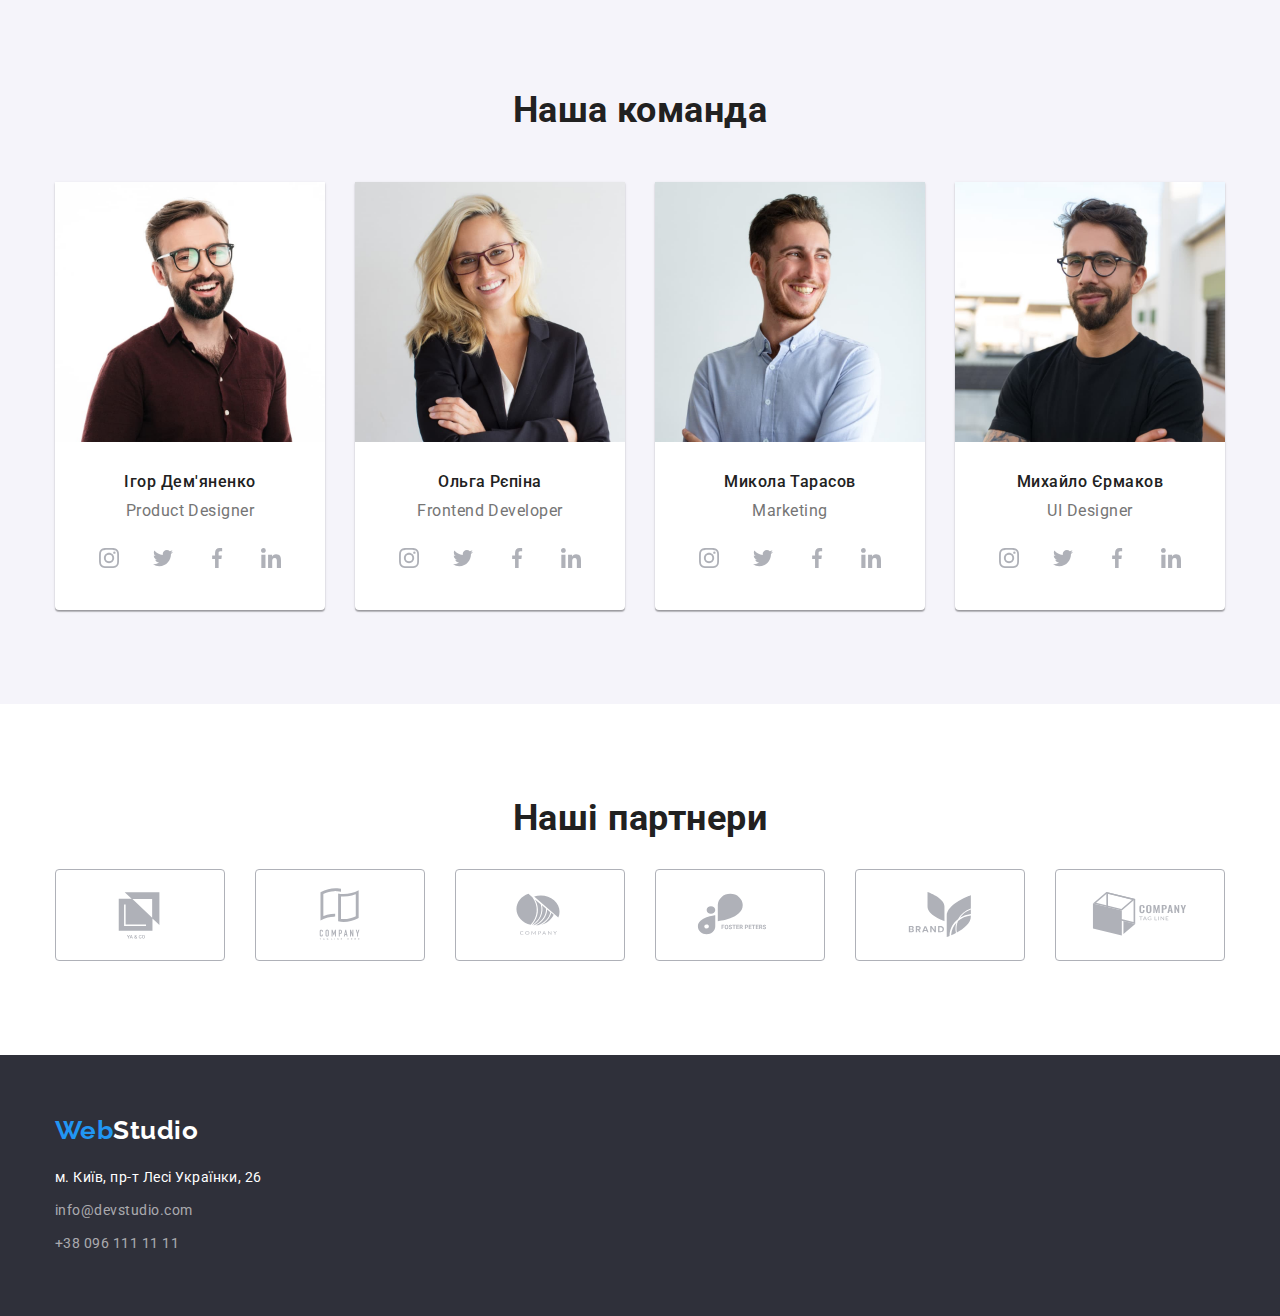
==== commit b97ed424: "переваги" ====
--- a/index.html
+++ b/index.html
@@ -60,37 +60,45 @@
         <div class="container">
           <h2 class="features-title visually-hidden">Особливості</h2>
           <ul class="features-list">
-            <li class="features-item icon-antenna">
-              <svg class="socials-icon">
-                <use href="./images/icons/icons.svg#icon-antenna"></use>
-              </svg>
+            <li class="features-item">
+              <div class="features-icon-conteiner">
+                <svg class="features-icon" width="70" height="70">
+                  <use href="./images/icons/icons.svg#icon-antenna"></use>
+                </svg>
+              </div>
               <h3 class="features-accent">Увага до деталей</h3>
               <p class="features-text">
                 Ідейні міркування, і навіть початок повсякденної роботи з формування позиції.
               </p>
             </li>
-            <li class="features-item icon-clock">
-              <svg class="socials-icon">
-                <use href="./images/icons/icons.svg#icon-clock"></use>
-              </svg>
+            <li class="features-item">
+              <div class="features-icon-conteiner">
+                <svg class="features-icon" width="70" height="70">
+                  <use href="./images/icons/icons.svg#icon-clock"></use>
+                </svg>
+              </div>
               <h3 class="features-accent">Пунктуальність</h3>
               <p class="features-text">
                 Завдання організації, особливо рамки і місце навчання кадрів тягне у себе.
               </p>
             </li>
-            <li class="features-item icon-diagram">
-              <svg class="socials-icon">
-                <use href="./images/icons/icons.svg#icon-diagram"></use>
-              </svg>
+            <li class="features-item">
+              <div class="features-icon-conteiner">
+                <svg class="features-icon" width="70" height="70">
+                  <use href="./images/icons/icons.svg#icon-diagram"></use>
+                </svg>
+              </div>
               <h3 class="features-accent">Планування</h3>
               <p class="features-text">
                 Так само консультація з широким активом значною мірою зумовлює.
               </p>
             </li>
-            <li class="features-item icon-astronaut">
-              <svg class="socials-icon">
-                <use href="./images/icons/icons.svg#icon-astronaut"></use>
-              </svg>
+            <li class="features-item">
+              <div class="features-icon-conteiner">
+                <svg class="features-icon" width="70" height="70">
+                  <use href="./images/icons/icons.svg#icon-astronaut"></use>
+                </svg>
+              </div>
               <h3 class="features-accent">Сучасні технології</h3>
               <p class="features-text">
                 Значимість цих проблем настільки очевидна, що реалізація планових завдань.
--- a/css/styles.css
+++ b/css/styles.css
@@ -248,36 +248,15 @@
   gap: 30px;
 }
 
-.features-item {
+.features-icon-conteiner {
+  display: flex;
+ justify-content: center;
+  align-items: center; 
   width: 270px;
-}
-
-/* .features-item::before {
-  content: '';
-  display: block;
   height: 120px;
-
-  background-position: center;
-  background-repeat: no-repeat;
+  margin-bottom: 30px;
+  
   background-color: var(--special-bg-color);
-
-  margin-bottom: 30px;
-} */
-/* 
-.icon-antenna::before {
-  background-image: url(../images/icons/antenna.svg);
-} */
-
-.icon-clock::before {
-  background-image: url(../images/icons/clock.svg);
-}
-
-.icon-diagram::before {
-  background-image: url(../images/icons/diagram.svg);
-}
-
-.icon-astronaut::before {
-  background-image: url(../images/icons/astronaut.svg);
 }
 
 .features-accent {
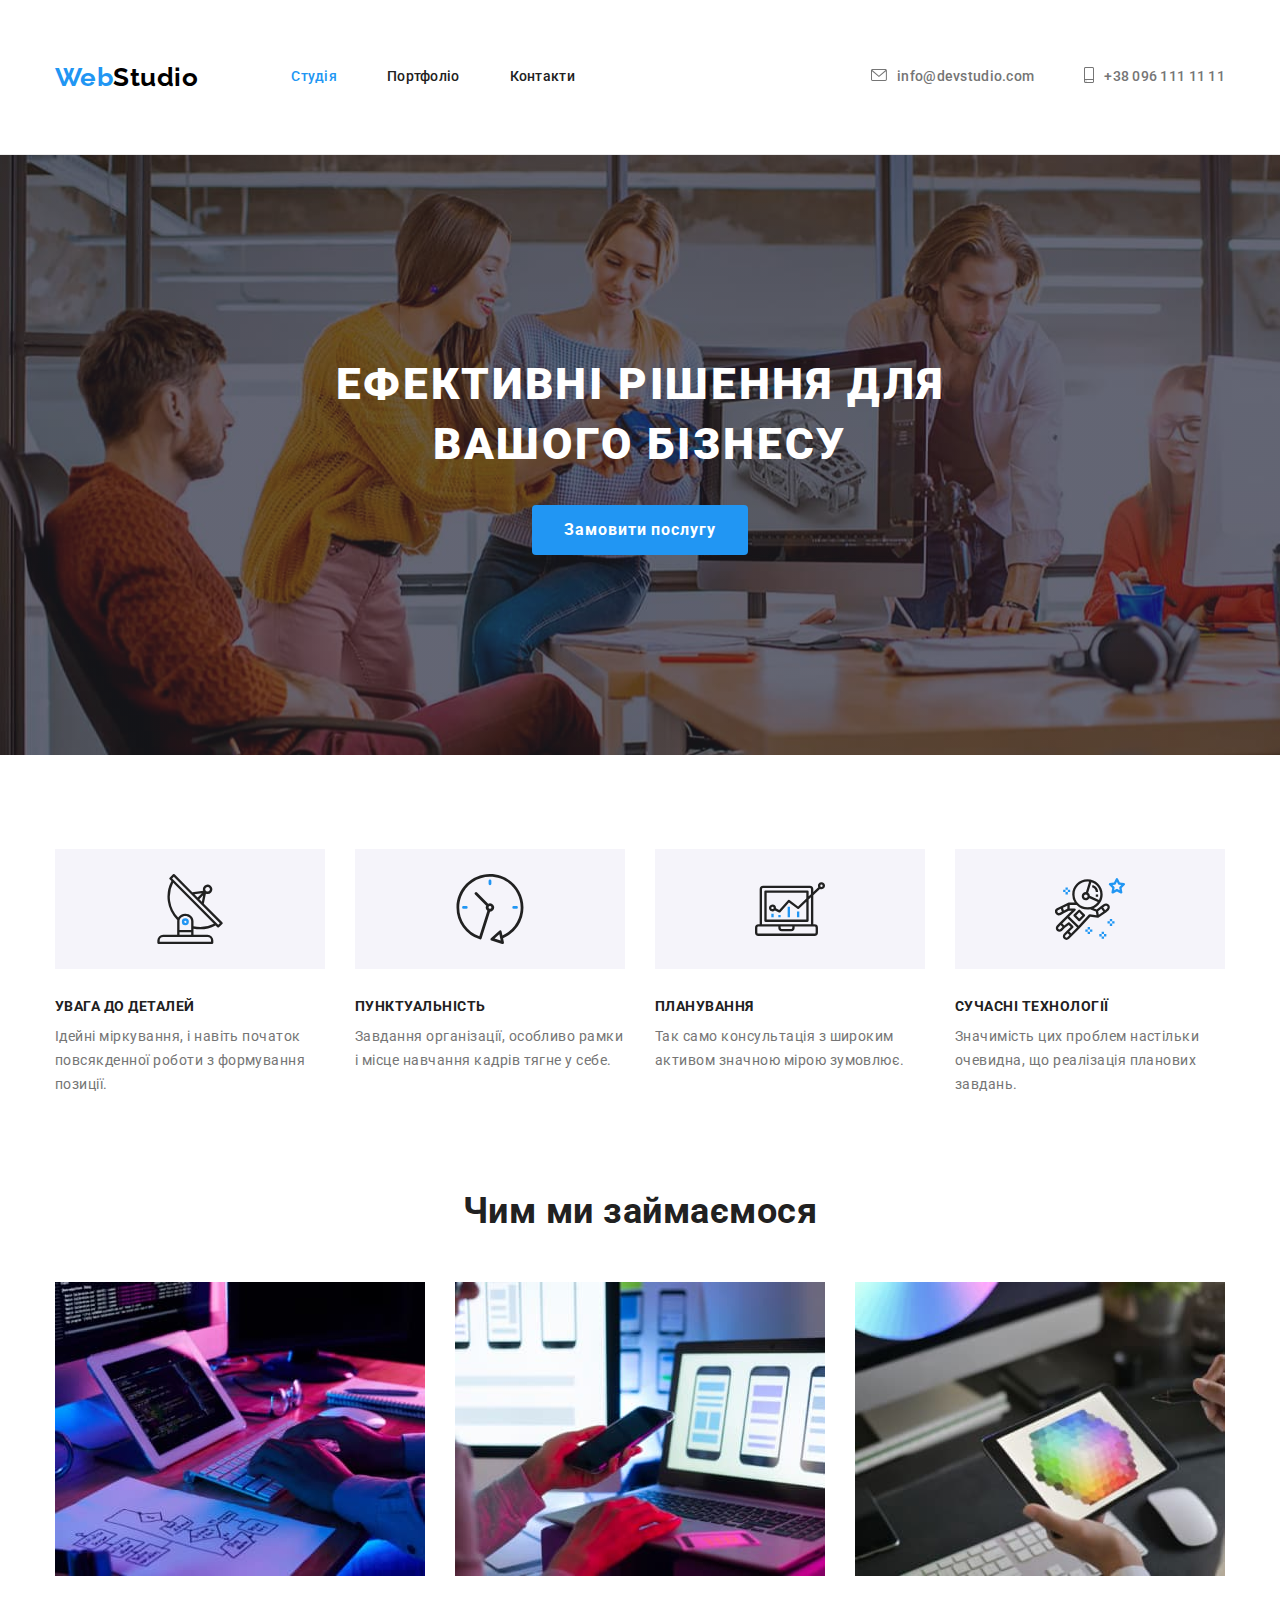
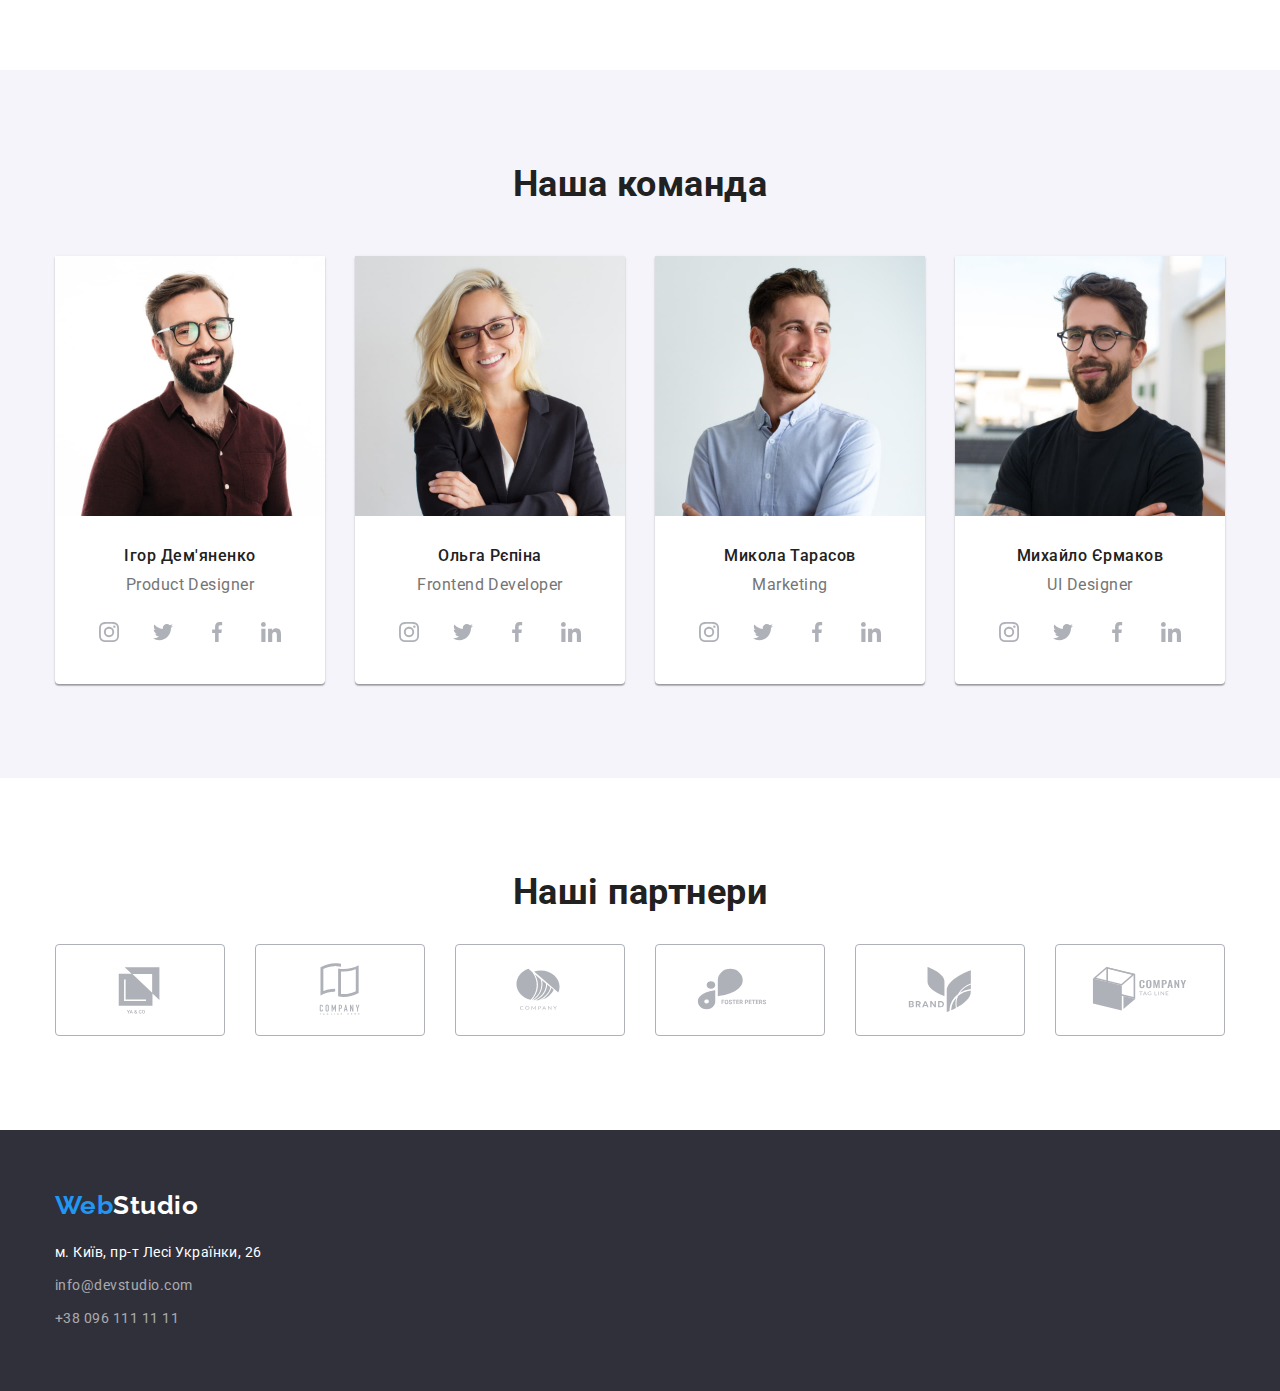
==== commit 33337ca1: "14/00" ====
--- a/index.html
+++ b/index.html
@@ -37,9 +37,19 @@
           </nav>
           <ul class="contact-info">
             <li class="contact-item">
+              <div class="contact-icon">
+                <svg class="mailto" width="16" higth="12">
+                  <use href="./images/icons/icons.svg#icon-envelope"></use>
+                </svg>
+              </div>
               <a href="mailto:info@devstudio.com" class="contact-link">info@devstudio.com</a>
             </li>
             <li class="contact-item">
+              <div class="contact-icon">
+                <svg class="smartphone" width="10" higth="16">
+                  <use href="./images/icons/icons.svg#icon-smartphone"></use>
+                </svg>
+              </div>
               <a href="tel:+380961111111" class="contact-link">+38 096 111 11 11</a>
             </li>
           </ul>
--- a/css/styles.css
+++ b/css/styles.css
@@ -132,6 +132,17 @@
   gap: 50px;
 }
 
+.contact-item {
+display: flex;
+align-items: center;
+gap: 10px;
+}
+
+.contact-icon{
+  fill: currentColor;
+
+}
+
 .nav-link,
 .contact-link {
   display: block;
@@ -149,7 +160,7 @@
 .nav-link:hover,
 .nav-link:focus,
 .contact-link:hover,
-.contact-link:focus {
+.contact-link:focus,  {
   color: var(--accent-color);
 }
 
@@ -250,12 +261,12 @@
 
 .features-icon-conteiner {
   display: flex;
- justify-content: center;
-  align-items: center; 
+  justify-content: center;
+  align-items: center;
   width: 270px;
   height: 120px;
   margin-bottom: 30px;
-  
+
   background-color: var(--special-bg-color);
 }
 
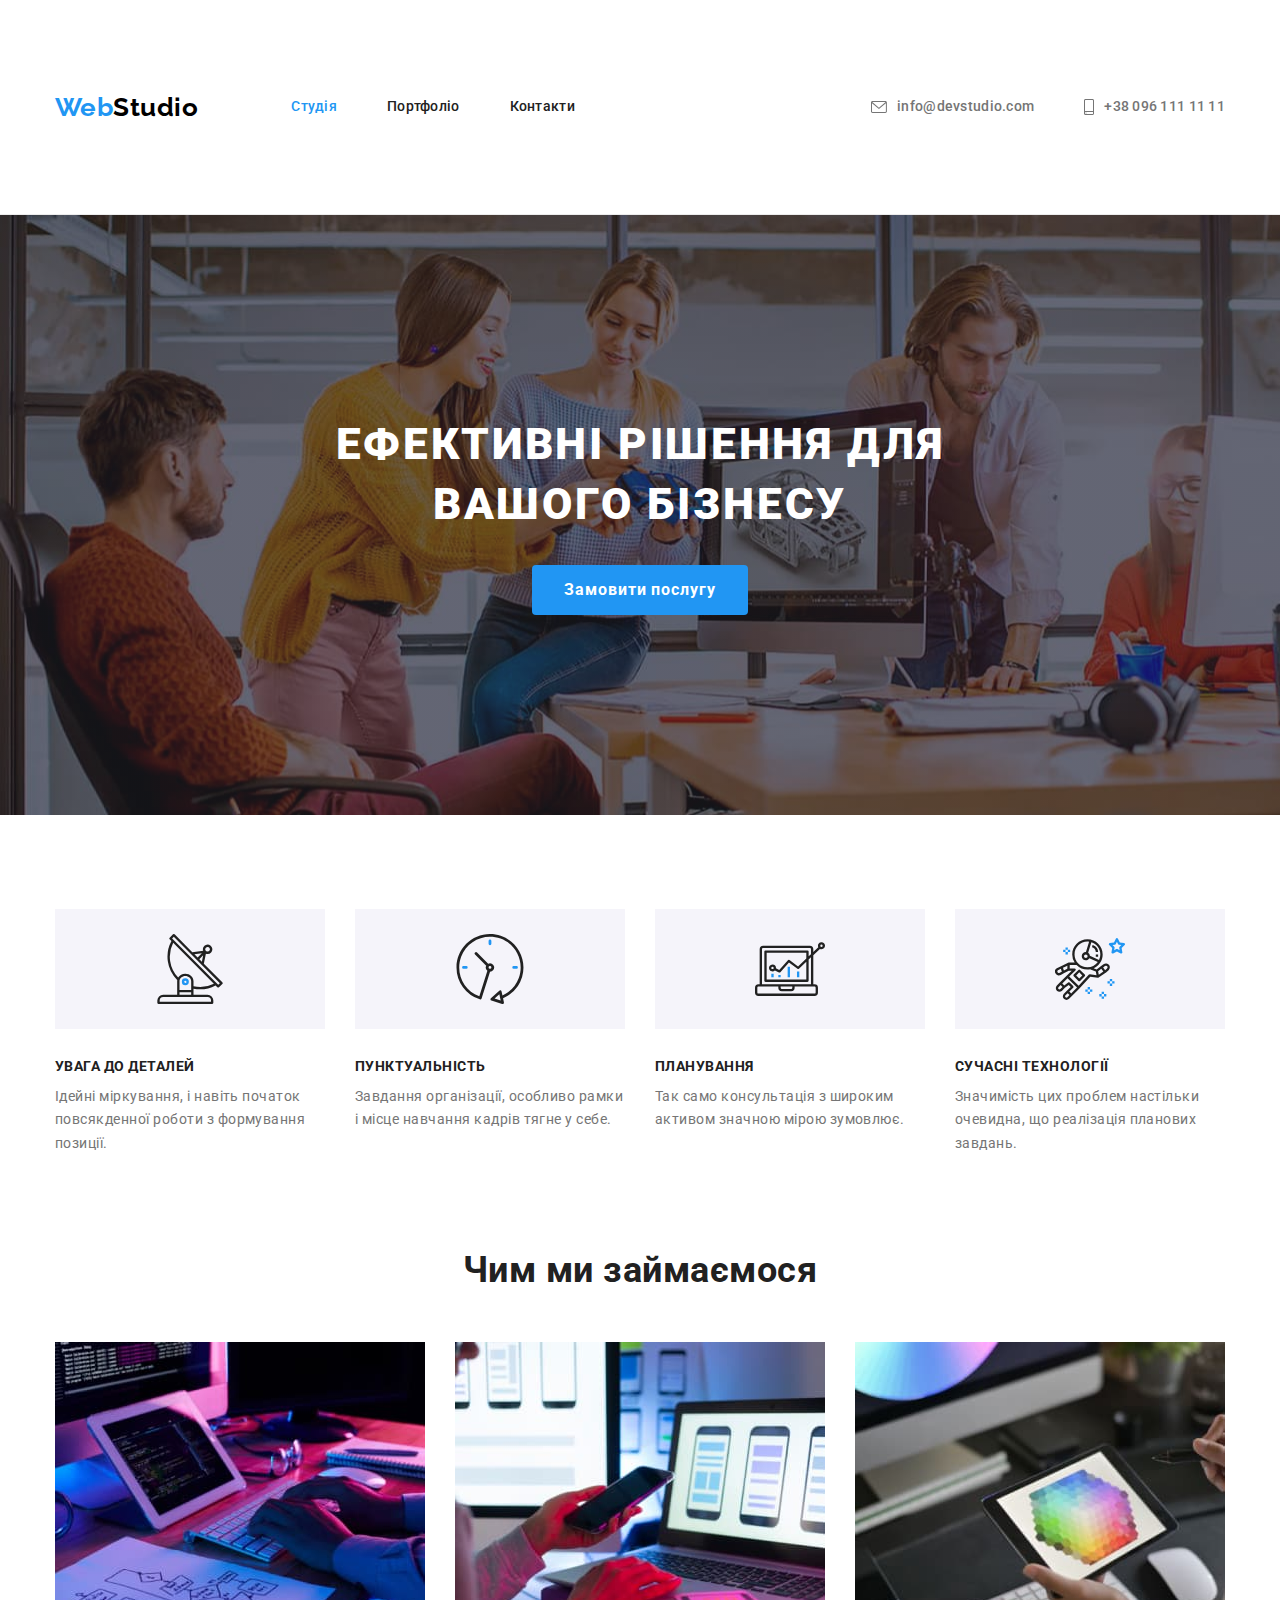
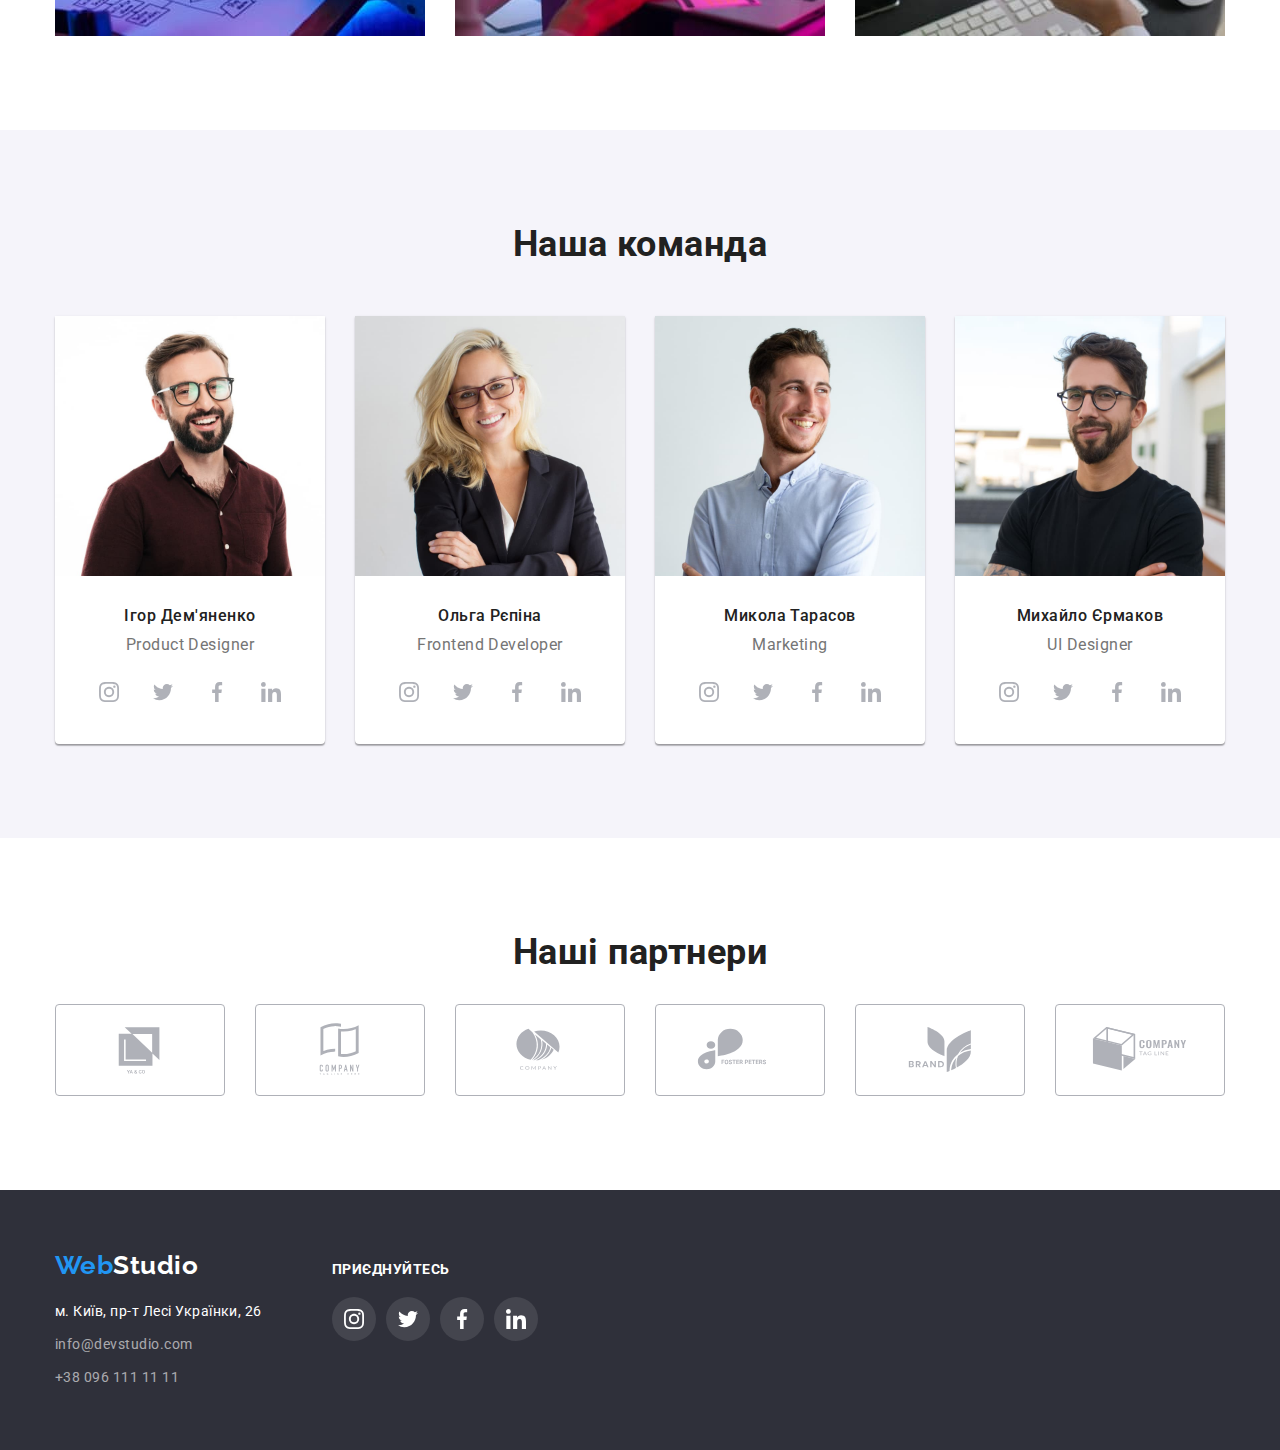
==== commit 1323cae4: "mac21;09" ====
--- a/index.html
+++ b/index.html
@@ -37,20 +37,20 @@
           </nav>
           <ul class="contact-info">
             <li class="contact-item">
-              <div class="contact-icon">
+              <a href="mailto:info@devstudio.com" class="contact-link">
                 <svg class="mailto" width="16" higth="12">
                   <use href="./images/icons/icons.svg#icon-envelope"></use>
                 </svg>
-              </div>
-              <a href="mailto:info@devstudio.com" class="contact-link">info@devstudio.com</a>
+                info@devstudio.com
+              </a>
             </li>
             <li class="contact-item">
-              <div class="contact-icon">
+              <a href="tel:+380961111111" class="contact-link">
                 <svg class="smartphone" width="10" higth="16">
                   <use href="./images/icons/icons.svg#icon-smartphone"></use>
                 </svg>
-              </div>
-              <a href="tel:+380961111111" class="contact-link">+38 096 111 11 11</a>
+                +38 096 111 11 11
+              </a>
             </li>
           </ul>
         </div>
@@ -367,30 +367,65 @@
 
     <!--Підвал сторінки-->
     <footer class="footer">
-      <div class="container">
-        <a href="./index.html" class="logo footer-logo">
-          <span class="first-color-logo">Web</span><span class="second-color-logo">Studio</span>
-        </a>
-        <address>
-          <ul class="footer-list">
-            <li class="address-item">
-              <a
-                href="https://goo.gl/maps/7CsHQQZuGeeyRnXi9"
-                target="_blank"
-                rel="noopener noreferrer nofollow"
-                class="address-link"
-              >
-                м. Київ, пр-т Лесі Українки, 26
-              </a>
-            </li>
-            <li class="address-item">
-              <a href="mailto:info@devstudio.com" class="footer-link">info@devstudio.com</a>
-            </li>
-            <li class="address-item">
-              <a href="tel:+380961111111" class="footer-link">+38 096 111 11 11</a>
-            </li>
-          </ul>
-        </address>
+      <div class="container footer-container">
+        <div class="footer-address-list">
+          <a href="./index.html" class="logo footer-logo">
+            <span class="first-color-logo">Web</span><span class="second-color-logo">Studio</span>
+          </a>
+          <address>
+            <ul class="footer-list">
+              <li class="address-item">
+                <a
+                  href="https://goo.gl/maps/7CsHQQZuGeeyRnXi9"
+                  target="_blank"
+                  rel="noopener noreferrer nofollow"
+                  class="address-link"
+                >
+                  м. Київ, пр-т Лесі Українки, 26
+                </a>
+              </li>
+              <li class="address-item">
+                <a href="mailto:info@devstudio.com" class="footer-link">info@devstudio.com</a>
+              </li>
+              <li class="address-item">
+                <a href="tel:+380961111111" class="footer-link">+38 096 111 11 11</a>
+              </li>
+            </ul>
+          </address>
+        </div>
+        <div class="footer-socials">
+          <h2 class="footer-title">приєднуйтесь</h2>
+          <ul class="footer-socails-list">
+            <li class="footer-socials-item">
+              <a class="footer-socials-link" href="#">
+                <svg class="footer-socials-icon" width="20" height="20">
+                  <use href="./images/icons/icons.svg#icon-instagram"></use>
+                </svg>
+              </a>
+            </li>
+            <li class="footer-socials-item">
+              <a class="footer-socials-link" href="#">
+                <svg class="footer-socials-icon" width="20" height="20">
+                  <use href="./images/icons/icons.svg#icon-twitter"></use>
+                </svg>
+              </a>
+            </li>
+            <li class="footer-socials-item">
+              <a class="footer-socials-link" href="#">
+                <svg class="footer-socials-icon" width="20" height="20">
+                  <use href="./images/icons/icons.svg#icon-facebook"></use>
+                </svg>
+              </a>
+            </li>
+            <li class="footer-socials-item">
+              <a class="footer-socials-link" href="#">
+                <svg class="footer-socials-icon" width="20" height="20">
+                  <use href="./images/icons/icons.svg#icon-linkedin"></use>
+                </svg>
+              </a>
+            </li>
+          </ul>
+        </div>
       </div>
     </footer>
   </body>
--- a/css/styles.css
+++ b/css/styles.css
@@ -13,6 +13,7 @@
   --border-header-color: #ececec;
   --bg-gradient-color: rgba(47, 48, 58, 0.4);
   --border-icon-color: #afb1b8;
+  --footer-bg-icon: rgba(255, 255, 255, 0.1);
 }
 
 body {
@@ -133,18 +134,11 @@
 }
 
 .contact-item {
-display: flex;
-align-items: center;
-gap: 10px;
-}
-
-.contact-icon{
-  fill: currentColor;
-
-}
-
-.nav-link,
-.contact-link {
+  padding-top: 32px;
+  padding-bottom: 32px;
+}
+
+.nav-link {
   display: block;
   padding-top: 32px;
   padding-bottom: 32px;
@@ -157,24 +151,31 @@
   text-decoration: none;
 }
 
-.nav-link:hover,
-.nav-link:focus,
-.contact-link:hover,
-.contact-link:focus,  {
-  color: var(--accent-color);
-}
-
-.nav-link.current {
-  color: var(--accent-color);
-}
-
 .contact-link {
+  display: flex;
+  gap: 10px;
+  align-items: center;
+
+  fill: var(--primery-text-color);
   color: var(--primery-text-color);
+
   font-weight: 500;
   font-size: 14px;
   line-height: 1.14;
   letter-spacing: 0.02em;
   text-decoration: none;
+}
+
+.nav-link:hover,
+.nav-link:focus,
+.contact-link:hover,
+.contact-link:focus {
+  color: var(--accent-color);
+  fill: var(--accent-color);
+}
+
+.nav-link.current {
+  color: var(--accent-color);
 }
 
 /* Банер */
@@ -250,6 +251,8 @@
 .secondary:focus {
   color: var(--primery-white-color);
   background-color: var(--button-primery-bg-color);
+  box-shadow: 0px 3px 1px rgba(0, 0, 0, 0.1), 0px 1px 2px rgba(0, 0, 0, 0.08),
+    0px 2px 2px rgba(0, 0, 0, 0.12);
 }
 
 /* Секція особливості */
@@ -450,6 +453,11 @@
   margin-bottom: 0;
 }
 
+.portfolio-parts:hover {
+  box-shadow: 0px 1px 1px rgba(0, 0, 0, 0.12), 0px 4px 4px rgba(0, 0, 0, 0.06),
+    1px 4px 6px rgba(0, 0, 0, 0.16);
+}
+
 .portfolio-item {
   background-color: var(--portfolio-bg-color);
   text-decoration: none;
@@ -490,6 +498,12 @@
   padding-bottom: 60px;
 
   background-color: var(--primery-bg-color);
+}
+
+.footer-container {
+  display: flex;
+  align-items: baseline;
+  gap: 70px;
 }
 
 .footer-logo {
@@ -527,3 +541,42 @@
   line-height: 1.71;
   text-decoration: none;
 }
+
+/* Соціальні мережі компанії */
+
+.footer-title {
+  margin-bottom: 20px;
+
+  font-weight: 700;
+  font-size: 14px;
+  line-height: 1.14em;
+  color: var(--primery-white-color);
+  text-transform: uppercase;
+}
+
+.footer-socails-list {
+  display: flex;
+  align-items: center;
+  gap: 10px;
+}
+
+.footer-socials-item {
+  width: 44px;
+  height: 44px;
+}
+
+.footer-socials-link {
+  display: flex;
+  justify-content: center;
+  align-items: center;
+  width: 100%;
+  height: 100%;
+  fill: var(--primery-white-color);
+  background-color: var(--footer-bg-icon);
+  border-radius: 50%;
+  cursor: pointer;
+}
+
+.footer-socials-link:hover {
+  background-color: var(--button-primery-bg-color);
+}
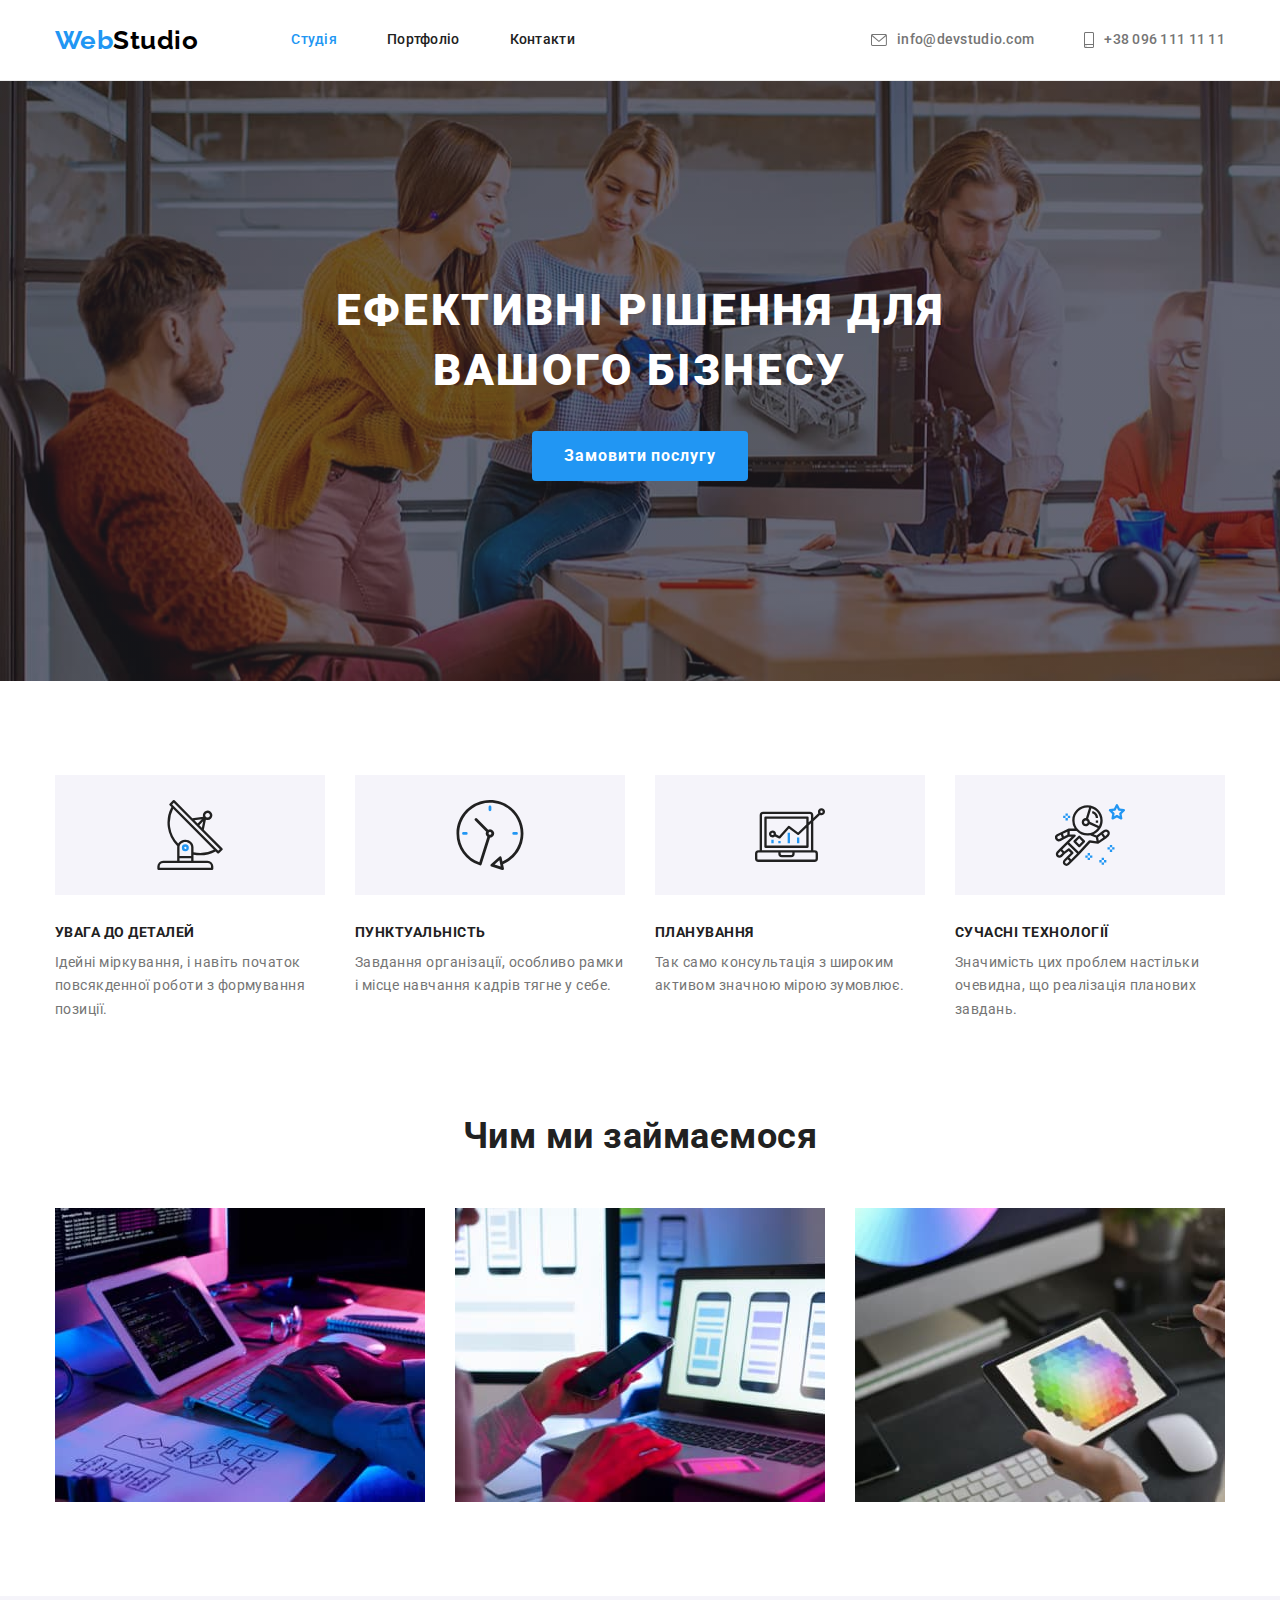
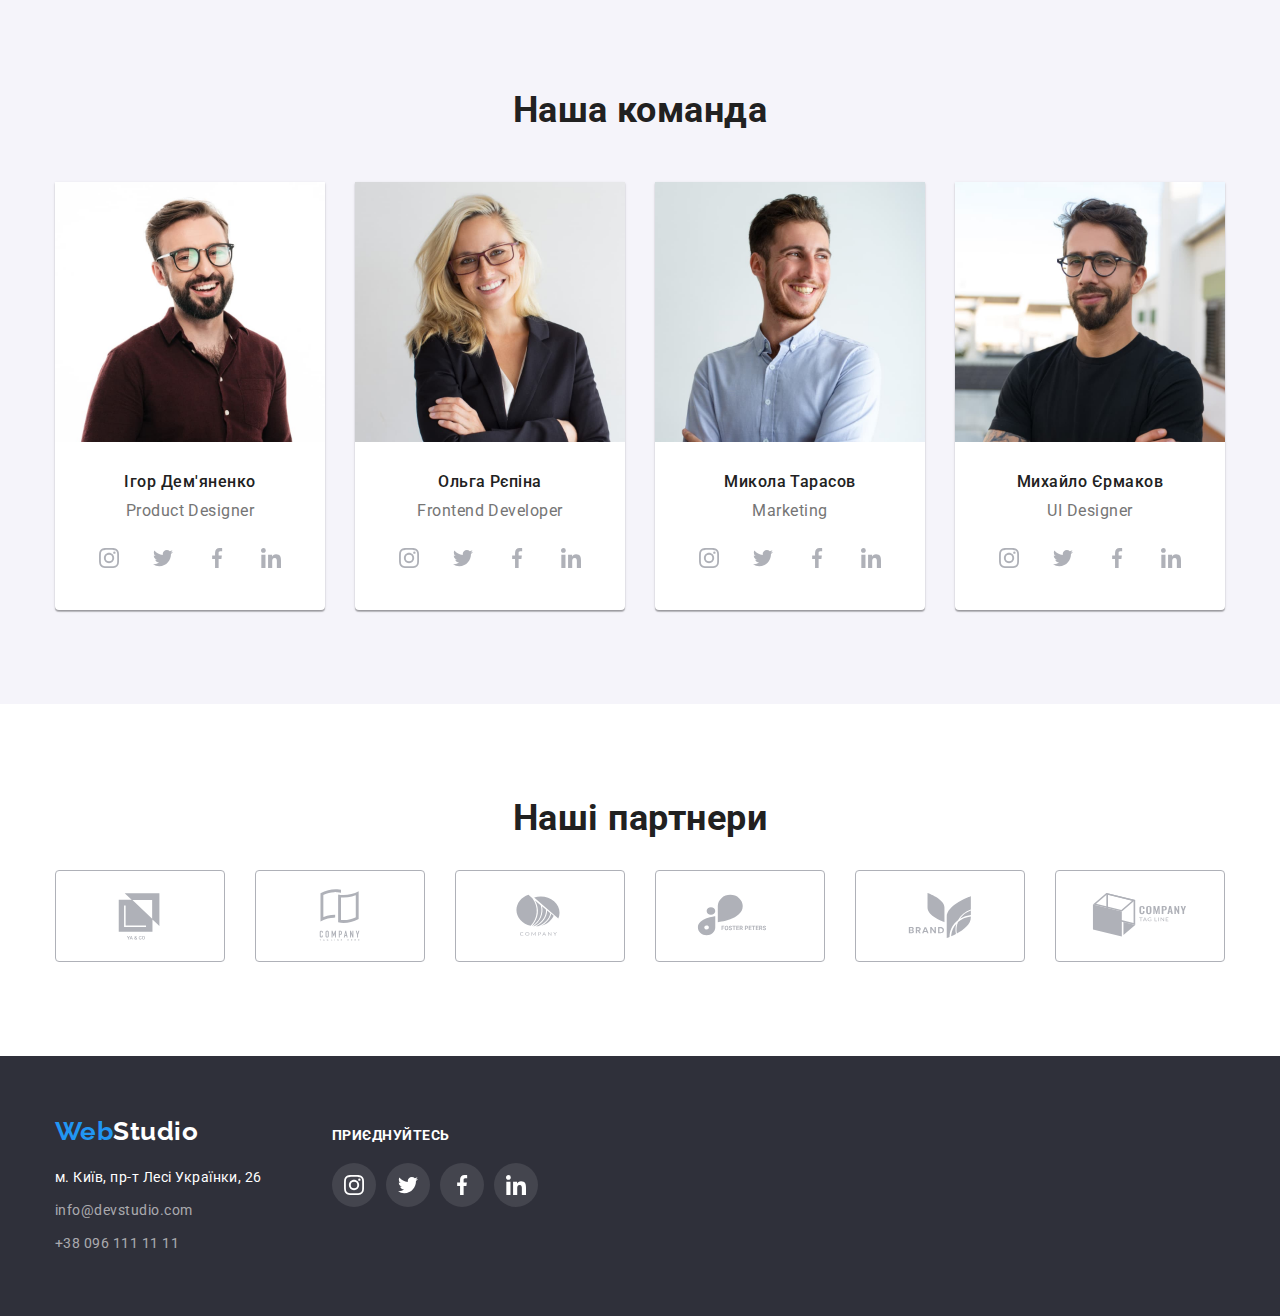
==== commit 98bdc72f: "final" ====
--- a/index.html
+++ b/index.html
@@ -38,7 +38,7 @@
           <ul class="contact-info">
             <li class="contact-item">
               <a href="mailto:info@devstudio.com" class="contact-link">
-                <svg class="mailto" width="16" higth="12">
+                <svg class="mailto" width="16" height="12">
                   <use href="./images/icons/icons.svg#icon-envelope"></use>
                 </svg>
                 info@devstudio.com
@@ -46,7 +46,7 @@
             </li>
             <li class="contact-item">
               <a href="tel:+380961111111" class="contact-link">
-                <svg class="smartphone" width="10" higth="16">
+                <svg class="smartphone" width="10" height="16">
                   <use href="./images/icons/icons.svg#icon-smartphone"></use>
                 </svg>
                 +38 096 111 11 11
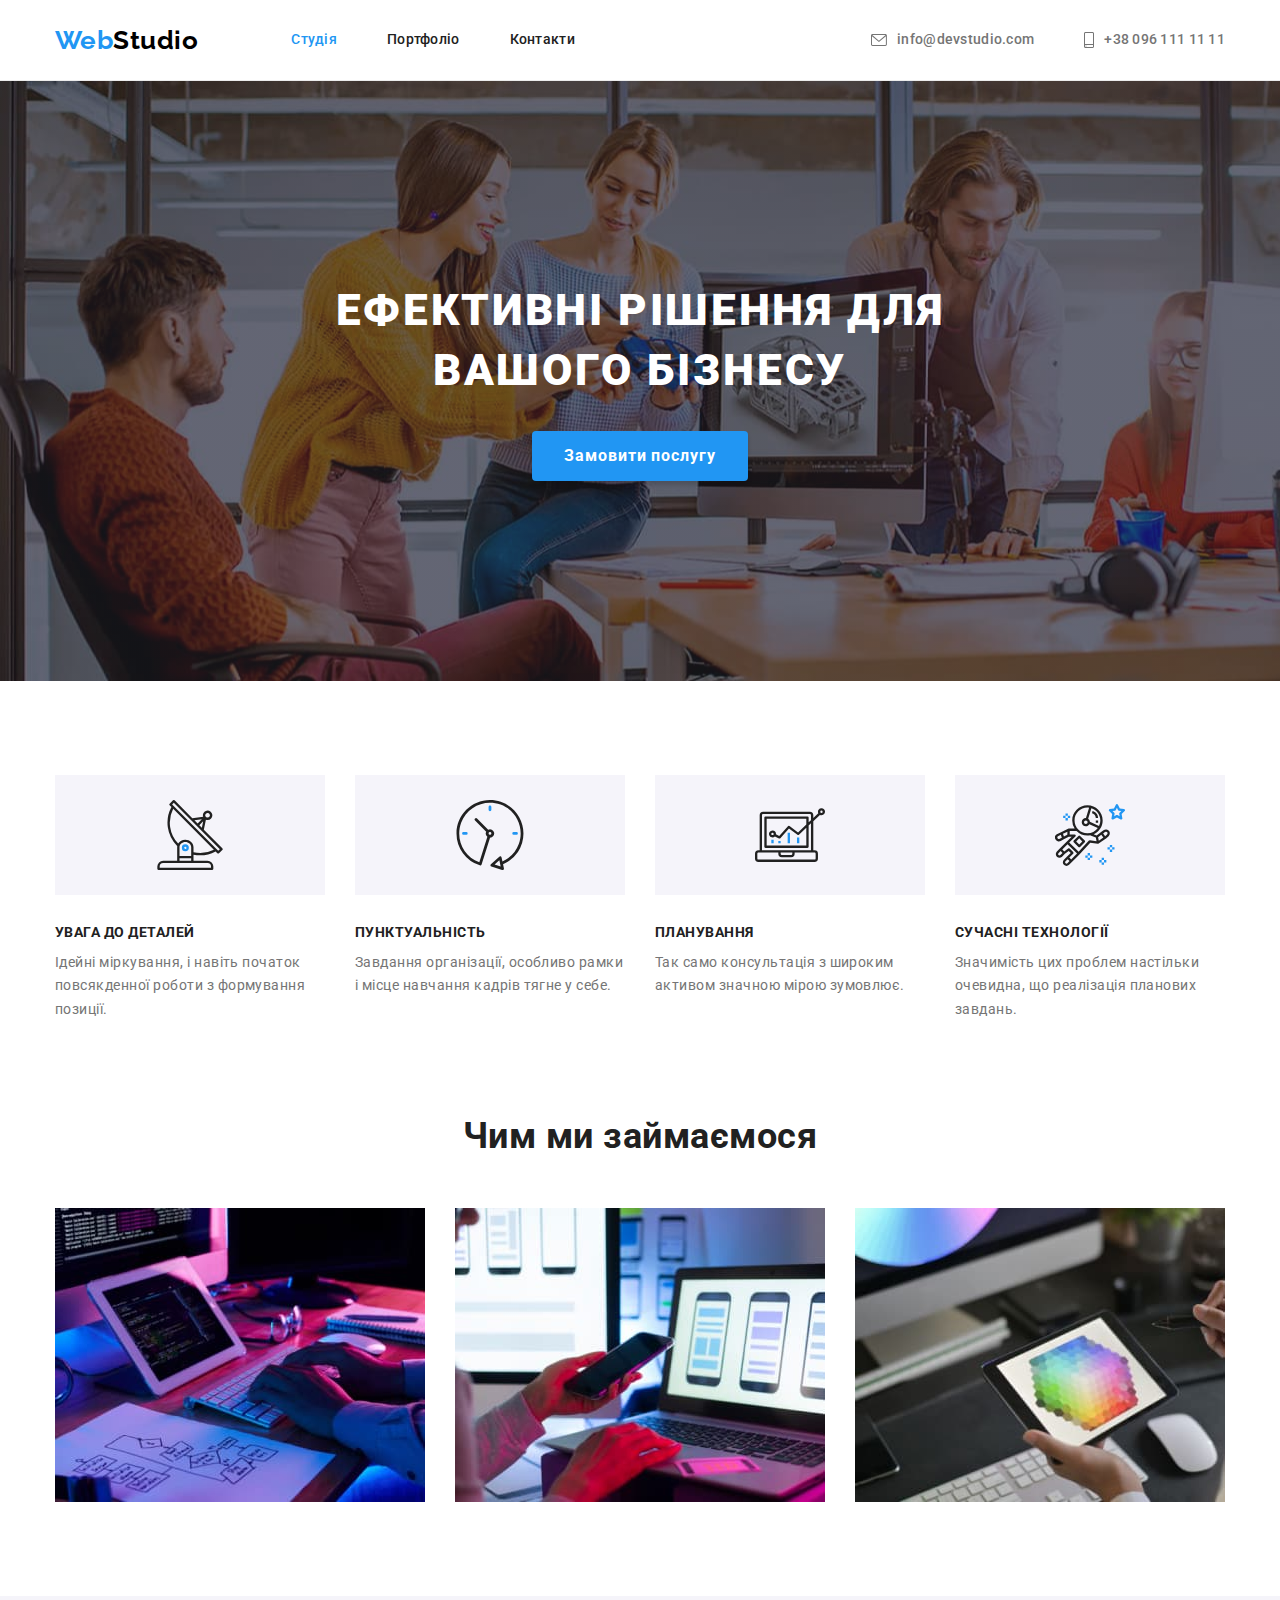
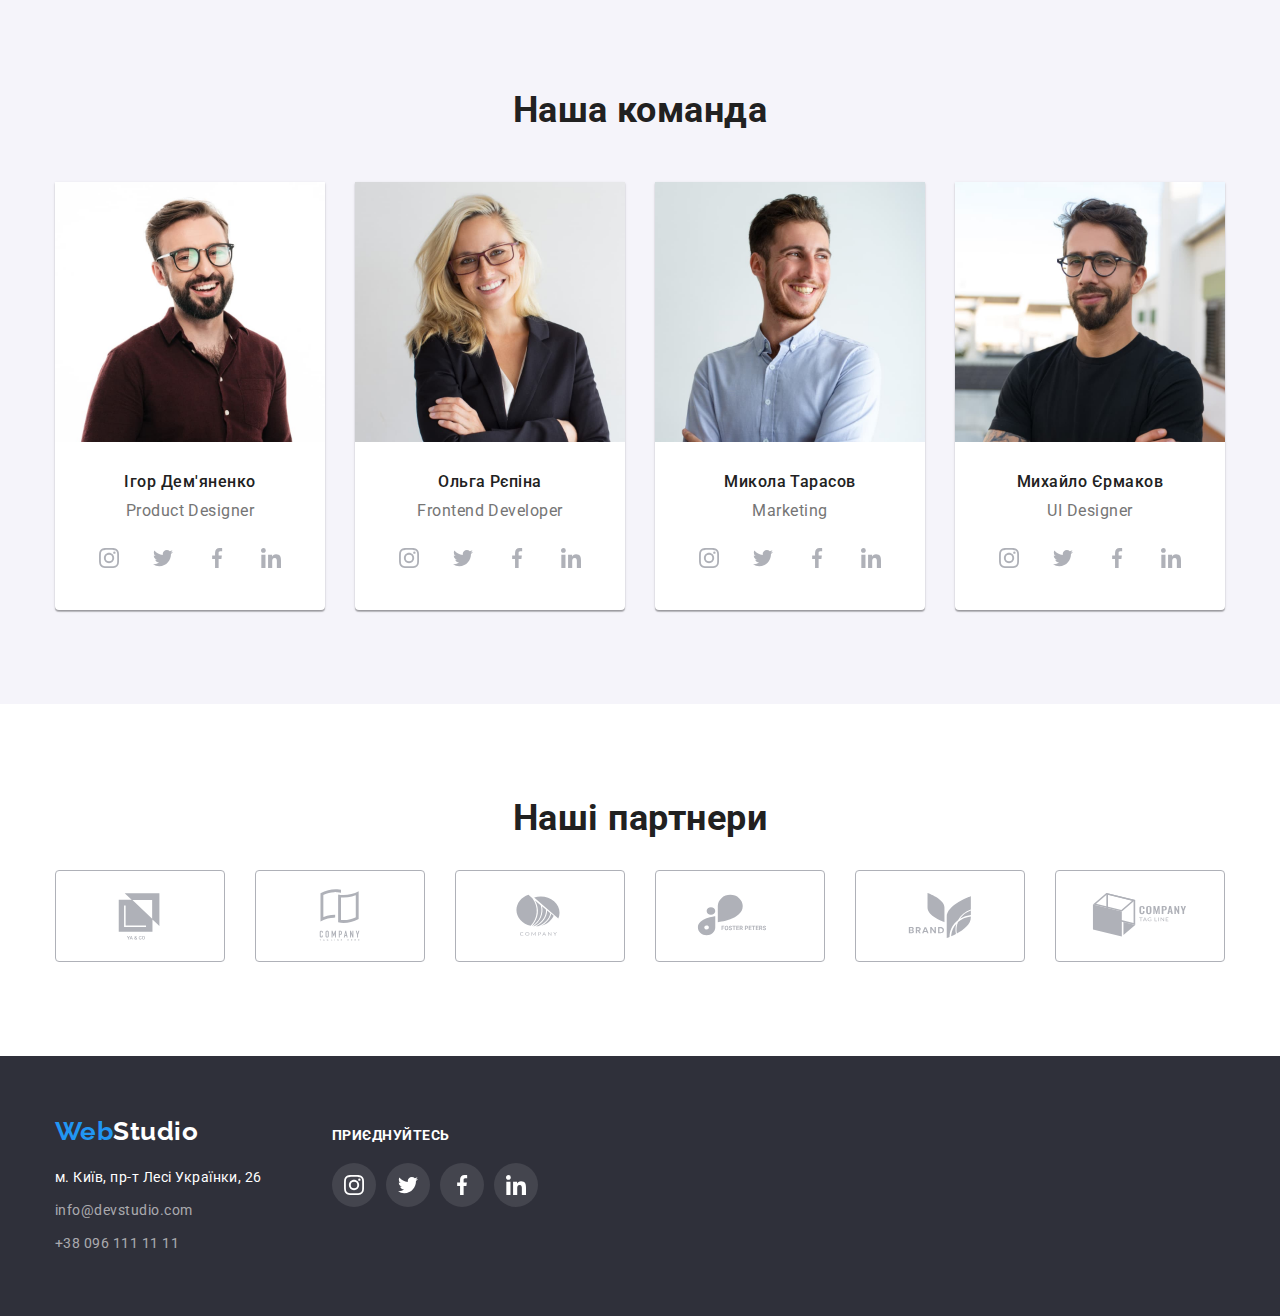
==== commit 6ed425cb: "fixed" ====
--- a/index.html
+++ b/index.html
@@ -320,42 +320,42 @@
           <ul class="partners-list">
             <li class="partners-item">
               <a class="partners-link" href="#">
-                <svg width="106" heigth="60">
+                <svg width="106" height="60">
                   <use href="./images/icons/icons.svg#icon-client-1"></use>
                 </svg>
               </a>
             </li>
             <li class="partners-item">
               <a class="partners-link" href="#">
-                <svg width="106" heigth="60">
+                <svg width="106" height="60">
                   <use href="./images/icons/icons.svg#icon-client-2"></use>
                 </svg>
               </a>
             </li>
             <li class="partners-item">
               <a class="partners-link" href="#">
-                <svg width="106" heigth="60">
+                <svg width="106" height="60">
                   <use href="./images/icons/icons.svg#icon-client-3"></use>
                 </svg>
               </a>
             </li>
             <li class="partners-item">
               <a class="partners-link" href="#">
-                <svg width="106" heigth="60">
+                <svg width="106" height="60">
                   <use href="./images/icons/icons.svg#icon-client-4"></use>
                 </svg>
               </a>
             </li>
             <li class="partners-item">
               <a class="partners-link" href="#">
-                <svg width="106" heigth="60">
+                <svg width="106" height="60">
                   <use href="./images/icons/icons.svg#icon-client-5"></use>
                 </svg>
               </a>
             </li>
             <li class="partners-item">
               <a class="partners-link" href="#">
-                <svg width="106" heigth="60">
+                <svg width="106" height="60">
                   <use href="./images/icons/icons.svg#icon-client-6"></use>
                 </svg>
               </a>
--- a/css/styles.css
+++ b/css/styles.css
@@ -12,6 +12,7 @@
   --portfolio-bg-color: #eeeeee;
   --border-header-color: #ececec;
   --bg-gradient-color: rgba(47, 48, 58, 0.4);
+  --bg-banner-color: #c4c4c4;
   --border-icon-color: #afb1b8;
   --footer-bg-icon: rgba(255, 255, 255, 0.1);
 }
@@ -133,11 +134,6 @@
   gap: 50px;
 }
 
-.contact-item {
-  padding-top: 32px;
-  padding-bottom: 32px;
-}
-
 .nav-link {
   display: block;
   padding-top: 32px;
@@ -155,6 +151,8 @@
   display: flex;
   gap: 10px;
   align-items: center;
+  padding-top: 32px;
+  padding-bottom: 32px;
 
   fill: var(--primery-text-color);
   color: var(--primery-text-color);
@@ -182,7 +180,6 @@
 
 .section-banner {
   max-width: 1600px;
-  max-height: 600px;
   padding-top: 200px;
   padding-bottom: 200px;
   margin-left: auto;
@@ -190,7 +187,7 @@
 
   background-image: linear-gradient(to top, var(--bg-gradient-color), var(--bg-gradient-color)),
     url(../images/main-page/hero-bg-img.jpg);
-  background-color: var(--primery-bg-color);
+  background-color: var(--bg-banner-color);
 
   text-align: center;
 }
@@ -228,6 +225,7 @@
   font-weight: 700;
   line-height: 1.87;
   letter-spacing: 0.06em;
+  box-shadow: 0px 4px 4px rgba(0, 0, 0, 0.15);
 }
 
 .primery:hover,
@@ -390,7 +388,8 @@
   cursor: pointer;
 }
 
-.socials-link:hover {
+.socials-link:hover,
+.socials-link:focus {
   fill: var(--primery-white-color);
   background-color: var(--accent-color);
 }
@@ -420,7 +419,8 @@
   cursor: pointer;
 }
 
-.partners-link:hover {
+.partners-link:hover,
+.partners-link:focus {
   fill: var(--accent-color);
   border: 1px solid var(--accent-color);
 }
@@ -453,14 +453,16 @@
   margin-bottom: 0;
 }
 
-.portfolio-parts:hover {
+.portfolio-item {
+  display: block;
+  background-color: var(--portfolio-bg-color);
+  text-decoration: none;
+}
+
+.portfolio-item:hover,
+.portfolio-item:focus {
   box-shadow: 0px 1px 1px rgba(0, 0, 0, 0.12), 0px 4px 4px rgba(0, 0, 0, 0.06),
     1px 4px 6px rgba(0, 0, 0, 0.16);
-}
-
-.portfolio-item {
-  background-color: var(--portfolio-bg-color);
-  text-decoration: none;
 }
 
 .portfolio-name {
@@ -472,6 +474,8 @@
   border-right: 1px solid var(--portfolio-bg-color);
   border-bottom: 1px solid var(--portfolio-bg-color);
   border-left: 1px solid var(--portfolio-bg-color);
+
+  background-color: var(--primery-white-color);
 }
 
 .portfolio-sample {
@@ -577,6 +581,7 @@
   cursor: pointer;
 }
 
-.footer-socials-link:hover {
+.footer-socials-link:hover,
+.footer-socials-link:focus {
   background-color: var(--button-primery-bg-color);
 }
